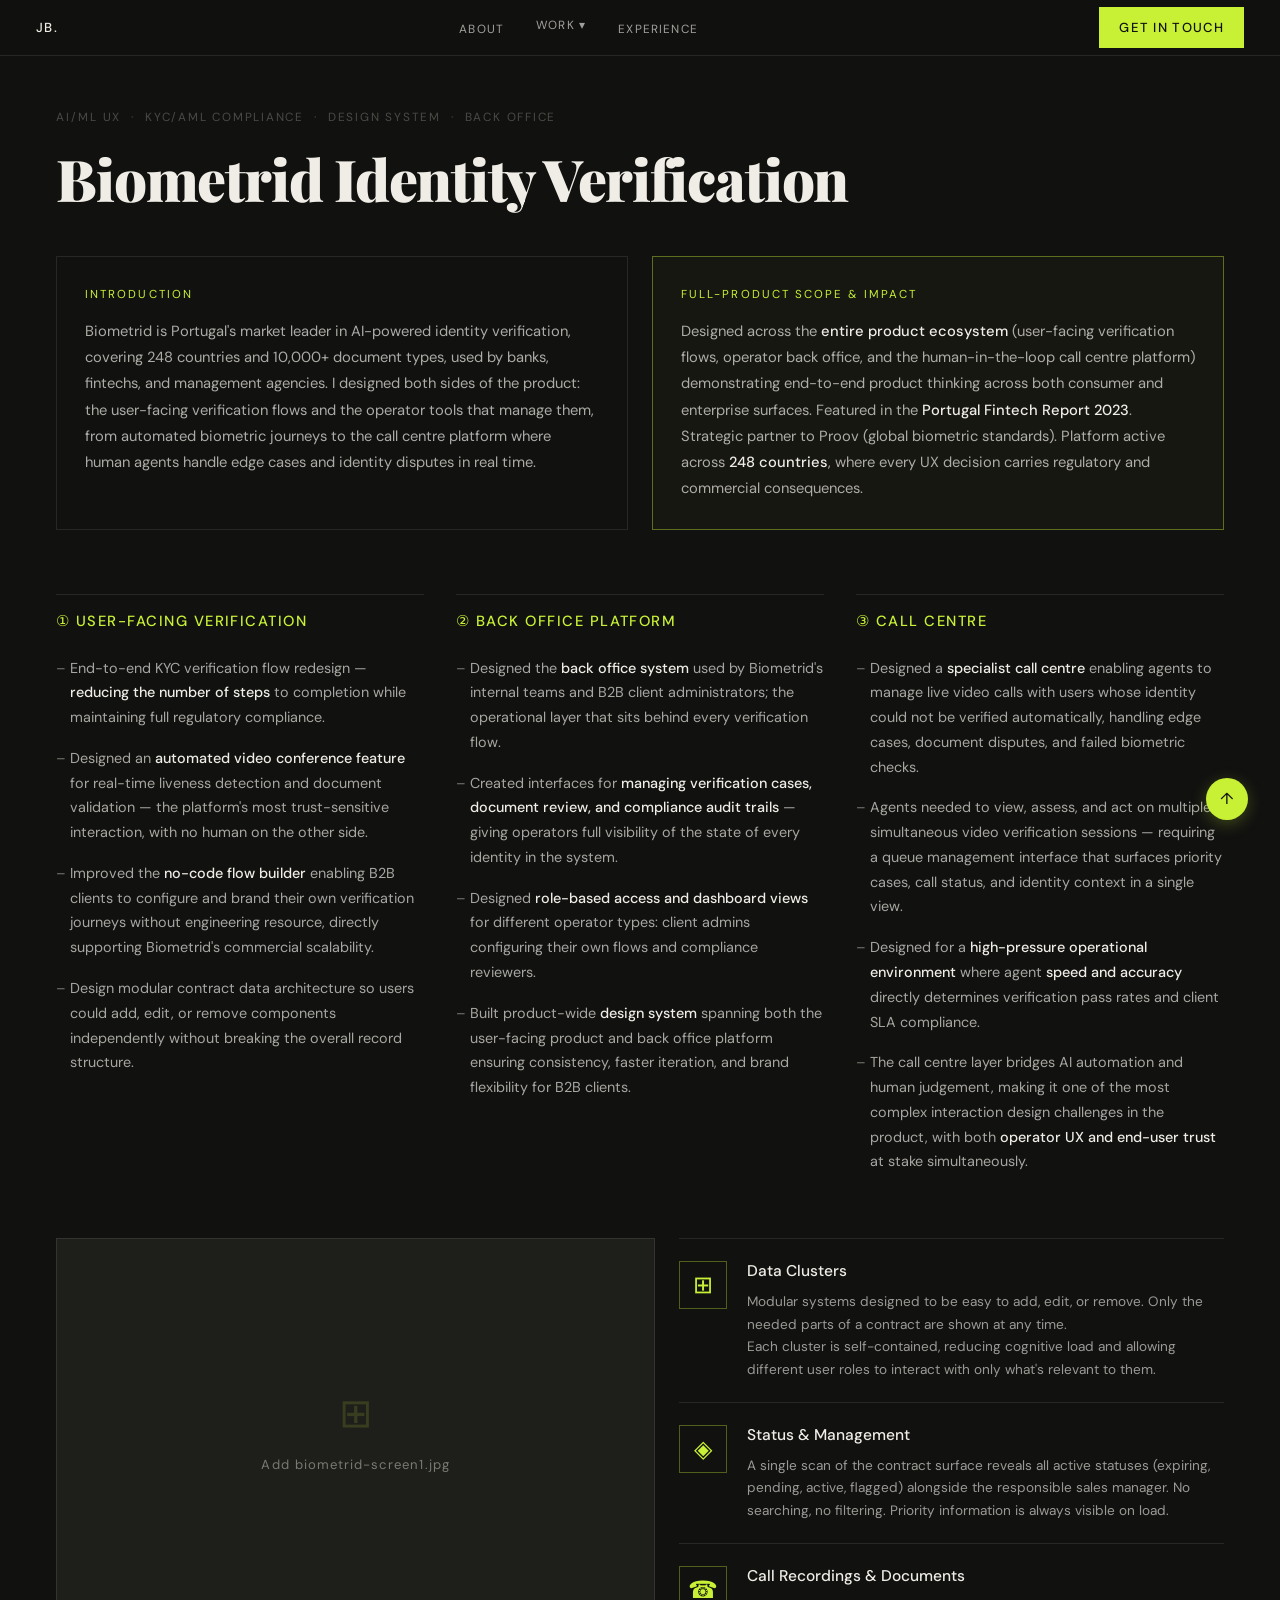
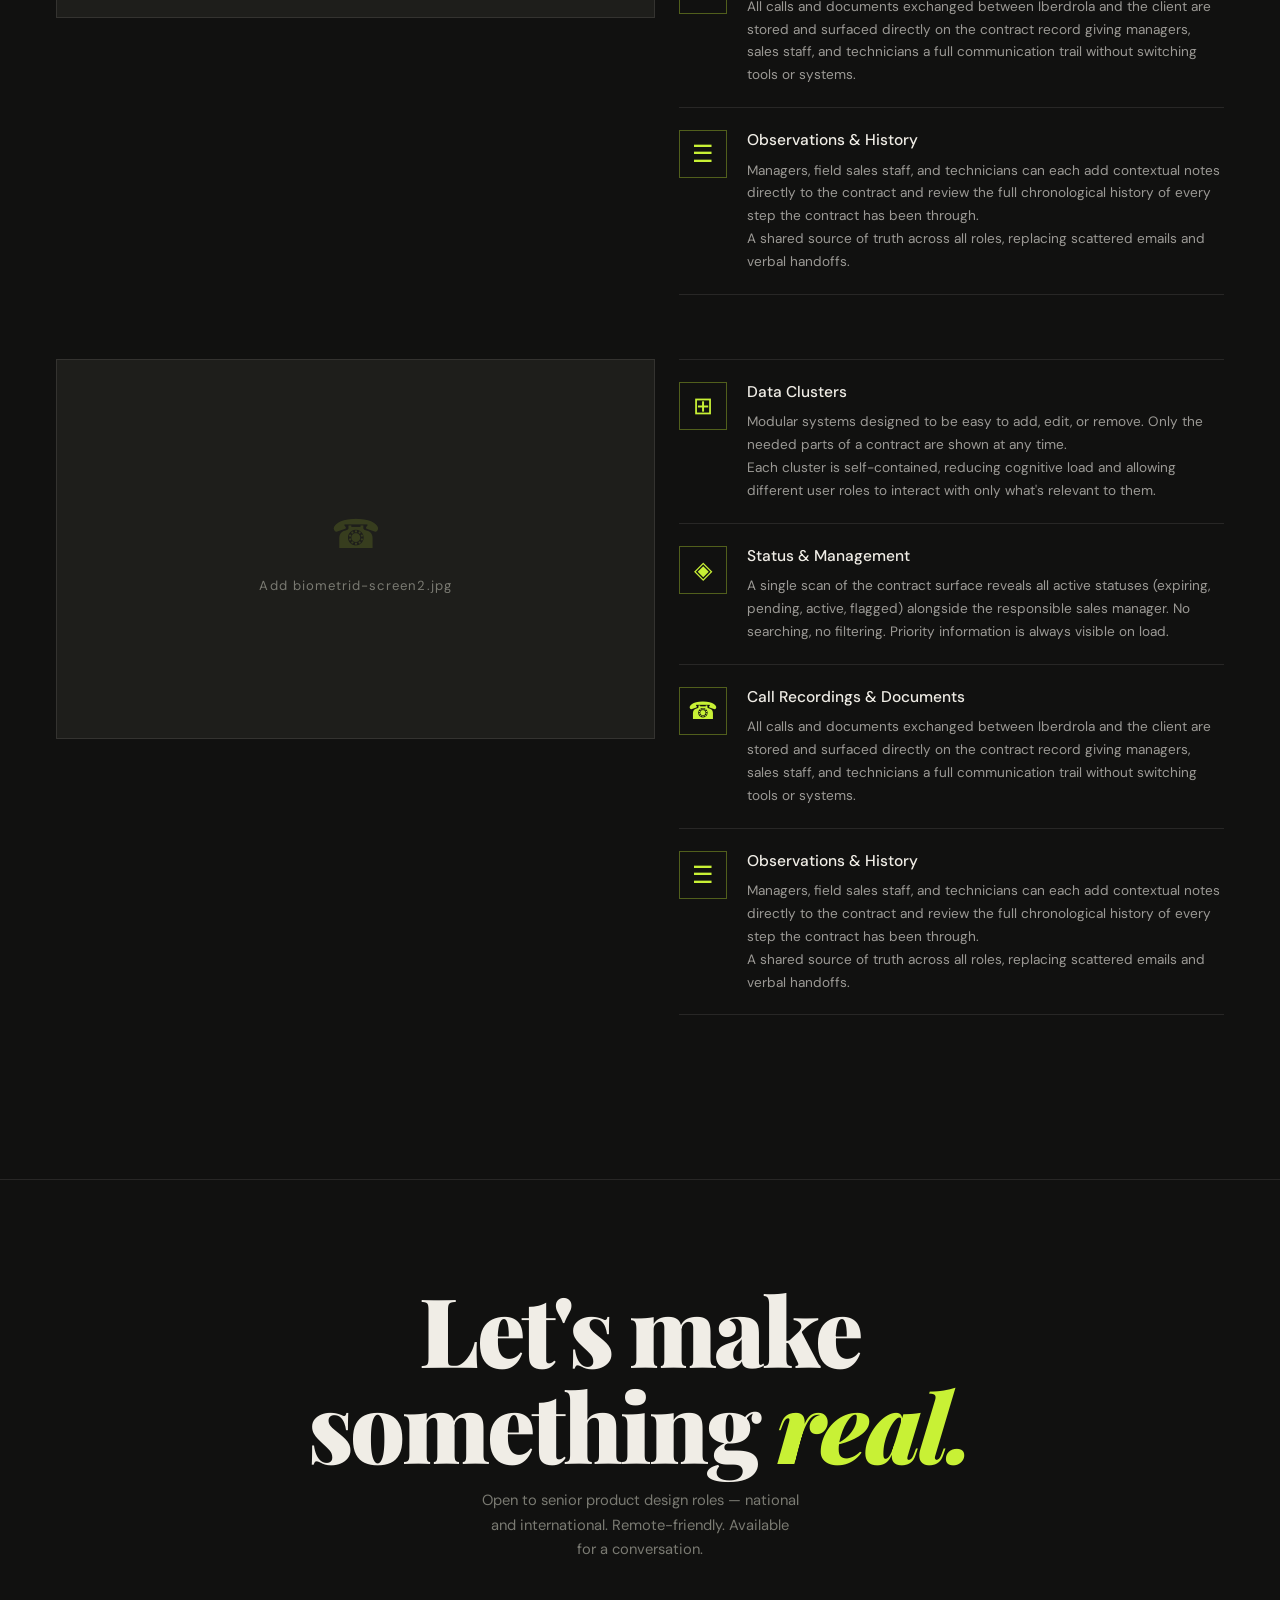
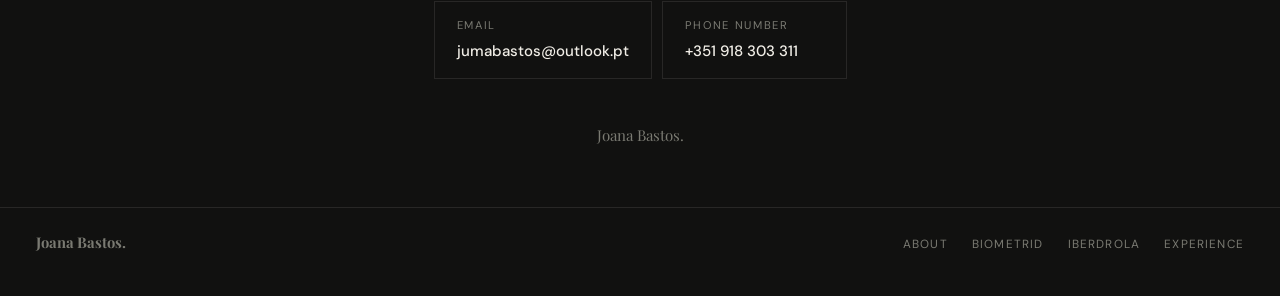
==== biometrid.html @ 1772fb8b "Add files via upload" ====
<!DOCTYPE html>
<html lang="en">
<head>
  <meta charset="UTF-8" />
  <meta name="viewport" content="width=device-width, initial-scale=1.0" />
  <title>Biometrid — Joana Bastos</title>
  <link rel="preconnect" href="https://fonts.googleapis.com" />
  <link rel="preconnect" href="https://fonts.gstatic.com" crossorigin />
  <link href="https://fonts.googleapis.com/css2?family=Playfair+Display:ital,wght@0,700;0,900;1,700;1,900&family=DM+Sans:opsz,wght@9..40,300;9..40,400;9..40,500&display=swap" rel="stylesheet" />
  <link rel="stylesheet" href="style.css" />
  <style>
    /* PAGE HEADER */
    .page-header { padding: 108px 36px 48px; max-width: 1240px; margin: 0 auto; }
    .breadcrumb {
      display: flex; align-items: center; gap: 10px; flex-wrap: wrap;
      font-size: 0.74rem; letter-spacing: 0.15em; text-transform: uppercase;
      color: var(--muted); margin-bottom: 20px;
    }
    .breadcrumb span { opacity: 0.55; }
    .page-title {
      font-family: var(--serif);
      font-size: clamp(2.4rem, 4.5vw, 4.2rem);
      font-weight: 900; letter-spacing: -0.02em; line-height: 1.05;
    }

    /* CONTENT WRAPPER */
    .content { max-width: 1240px; margin: 0 auto; padding: 0 36px 100px; }

    /* Intro row */
    .intro-row { display: grid; grid-template-columns: 1fr 1fr; gap: 24px; margin-bottom: 64px; }
    .intro-box { padding: 28px; border: 1px solid var(--border); }
    .intro-box.highlight { border-color: rgba(200,241,53,0.4); background: rgba(200,241,53,0.025); }
    .box-label { font-size: 0.72rem; letter-spacing: 0.18em; text-transform: uppercase; color: var(--lime); margin-bottom: 14px; }
    .box-text { font-size: 0.92rem; color: rgba(240,237,230,0.70); line-height: 1.78; }
    .box-text strong { color: var(--white); font-weight: 500; }

    /* 3-col scope */
    .scope-row { display: grid; grid-template-columns: repeat(3, 1fr); gap: 32px; margin-bottom: 64px; }
    /* Bigger column titles (①②③) */
    .scope-col-label {
      font-size: 0.92rem; /* was 0.60rem — much bigger */
      font-weight: 500;
      letter-spacing: 0.1em; text-transform: uppercase;
      color: var(--lime); /* same lime as the rest of site */
      border-top: 1px solid var(--border);
      padding-top: 14px; margin-bottom: 22px;
    }
    .scope-bullets { list-style: none; display: flex; flex-direction: column; gap: 16px; }
    .scope-bullets li { font-size: 0.90rem; color: rgba(240,237,230,0.68); line-height: 1.72; padding-left: 14px; position: relative; }
    .scope-bullets li::before { content: '–'; position: absolute; left: 0; color: var(--muted); }
    .scope-bullets li strong { color: var(--white); font-weight: 500; }

    /* Split rows */
    .split-row { display: grid; grid-template-columns: 1.1fr 1fr; gap: 24px; margin-bottom: 64px; align-items: start; }

    .screen-col {
      background: var(--bg-card); border: 1px solid var(--border);
      min-height: 380px; display: flex; align-items: center; justify-content: center; overflow: hidden;
    }
    .screen-col img { width: 100%; height: 100%; object-fit: cover; display: block; }
    .screen-placeholder { text-align: center; color: var(--muted); padding: 32px; }
    .screen-placeholder p { font-size: 0.82rem; letter-spacing: 0.08em; margin-top: 8px; }

    /* Feature items — icon double-sized, lime coloured */
    .features-col { display: flex; flex-direction: column; }
    .feature-item {
      padding: 20px 0; border-bottom: 1px solid var(--border);
      display: grid; grid-template-columns: 52px 1fr; gap: 16px; align-items: start;
    }
    .feature-item:first-child { border-top: 1px solid var(--border); }
    .feature-icon {
      width: 48px; height: 48px; /* ~double previous 26px */
      border: 1px solid rgba(200,241,53,0.35);
      display: flex; align-items: center; justify-content: center;
      font-size: 1.5rem; /* bigger icon glyph */
      color: var(--lime); /* lime coloured */
      flex-shrink: 0; margin-top: 2px;
    }
    .feature-title { font-size: 0.97rem; font-weight: 500; margin-bottom: 6px; }
    .feature-desc { font-size: 0.85rem; color: rgba(240,237,230,0.62); line-height: 1.68; }

    /* On mobile, remove border from intro boxes */
    @media (max-width: 768px) {
      .intro-box { border: none; padding: 0; }
      .intro-box.highlight { background: none; padding: 0; }
      .intro-row { gap: 32px; }
    }

    /* RESPONSIVE */
    @media (max-width: 900px) {
      .intro-row, .scope-row, .split-row { grid-template-columns: 1fr; }
    }
    @media (max-width: 768px) {
      .page-header { padding: 88px 20px 36px; }
      .content { padding: 0 20px 72px; }
    }

    .breadcrumb { animation: fadeUp 0.5s ease 0.05s both; }
    .page-title  { animation: fadeUp 0.5s ease 0.15s both; }
  </style>
</head>
<body>

<!-- NAV -->
<nav>
  <a href="index.html" class="nav-logo">JB.</a>
  <ul class="nav-center">
    <li><a href="index.html#about">About</a></li>
    <li class="nav-dropdown">
      <span>Work ▾</span>
      <div class="nav-dropdown-menu">
        <a href="biometrid.html" class="active">Biometrid</a>
        <a href="iberdrola.html">Iberdrola</a>
      </div>
    </li>
    <li><a href="index.html#experience">Experience</a></li>
  </ul>
  <a href="mailto:jumabastos@outlook.pt" class="btn-nav">Get in touch</a>
  <button class="hamburger" onclick="toggleNav()" aria-label="Menu">
    <span></span><span></span><span></span>
  </button>
</nav>

<!-- MOBILE NAV -->
<div class="mobile-nav" id="mobileNav">
  <div class="mobile-nav-item">
    <a href="index.html#about">About</a>
  </div>
  <div class="mobile-nav-item">
    <div class="mobile-work-label" onclick="toggleWork()">
      <span style="font-family:var(--serif);font-size:1.9rem;font-weight:700;color:var(--white);padding:14px 0;display:block;">Work</span>
      <span class="mobile-work-arrow" id="workArrow">▾</span>
    </div>
    <div class="mobile-subnav" id="workSubnav">
      <a href="biometrid.html" style="color:var(--lime)">Biometrid</a>
      <a href="iberdrola.html">Iberdrola</a>
    </div>
  </div>
  <div class="mobile-nav-item">
    <a href="index.html#experience">Experience</a>
  </div>
  <a href="mailto:jumabastos@outlook.pt" class="mobile-cta">Get in touch</a>
</div>

<a href="#" class="fab" title="Back to top">↑</a>

<!-- PAGE HEADER -->
<div class="page-header">
  <div class="breadcrumb">
    <span>AI/ML UX</span><span>·</span>
    <span>KYC/AML Compliance</span><span>·</span>
    <span>Design System</span><span>·</span>
    <span>Back Office</span>
  </div>
  <h1 class="page-title">Biometrid Identity Verification</h1>
</div>

<!-- CONTENT -->
<div class="content">

  <!-- Intro + Impact -->
  <div class="intro-row">
    <div class="intro-box">
      <div class="box-label">Introduction</div>
      <p class="box-text">Biometrid is Portugal's market leader in AI-powered identity verification, covering 248 countries and 10,000+ document types, used by banks, fintechs, and management agencies. I designed both sides of the product: the user-facing verification flows and the operator tools that manage them, from automated biometric journeys to the call centre platform where human agents handle edge cases and identity disputes in real time.</p>
    </div>
    <div class="intro-box highlight">
      <div class="box-label">Full-Product Scope &amp; Impact</div>
      <p class="box-text">Designed across the <strong>entire product ecosystem</strong> (user-facing verification flows, operator back office, and the human-in-the-loop call centre platform) demonstrating end-to-end product thinking across both consumer and enterprise surfaces. Featured in the <strong>Portugal Fintech Report 2023</strong>. Strategic partner to Proov (global biometric standards). Platform active across <strong>248 countries</strong>, where every UX decision carries regulatory and commercial consequences.</p>
    </div>
  </div>

  <!-- 3-col scope -->
  <div class="scope-row">
    <div>
      <div class="scope-col-label">① User-Facing Verification</div>
      <ul class="scope-bullets">
        <li>End-to-end KYC verification flow redesign — <strong>reducing the number of steps</strong> to completion while maintaining full regulatory compliance.</li>
        <li>Designed an <strong>automated video conference feature</strong> for real-time liveness detection and document validation — the platform's most trust-sensitive interaction, with no human on the other side.</li>
        <li>Improved the <strong>no-code flow builder</strong> enabling B2B clients to configure and brand their own verification journeys without engineering resource, directly supporting Biometrid's commercial scalability.</li>
        <li>Design modular contract data architecture so users could add, edit, or remove components independently without breaking the overall record structure.</li>
      </ul>
    </div>
    <div>
      <div class="scope-col-label">② Back Office Platform</div>
      <ul class="scope-bullets">
        <li>Designed the <strong>back office system</strong> used by Biometrid's internal teams and B2B client administrators; the operational layer that sits behind every verification flow.</li>
        <li>Created interfaces for <strong>managing verification cases, document review, and compliance audit trails</strong> — giving operators full visibility of the state of every identity in the system.</li>
        <li>Designed <strong>role-based access and dashboard views</strong> for different operator types: client admins configuring their own flows and compliance reviewers.</li>
        <li>Built product-wide <strong>design system</strong> spanning both the user-facing product and back office platform ensuring consistency, faster iteration, and brand flexibility for B2B clients.</li>
      </ul>
    </div>
    <div>
      <div class="scope-col-label">③ Call Centre</div>
      <ul class="scope-bullets">
        <li>Designed a <strong>specialist call centre</strong> enabling agents to manage live video calls with users whose identity could not be verified automatically, handling edge cases, document disputes, and failed biometric checks.</li>
        <li>Agents needed to view, assess, and act on multiple simultaneous video verification sessions — requiring a queue management interface that surfaces priority cases, call status, and identity context in a single view.</li>
        <li>Designed for a <strong>high-pressure operational environment</strong> where agent <strong>speed and accuracy</strong> directly determines verification pass rates and client SLA compliance.</li>
        <li>The call centre layer bridges AI automation and human judgement, making it one of the most complex interaction design challenges in the product, with both <strong>operator UX and end-user trust</strong> at stake simultaneously.</li>
      </ul>
    </div>
  </div>

  <!-- Screen 1 + features -->
  <div class="split-row">
    <div class="screen-col">
      <!-- Replace with: <img src="biometrid-screen1.jpg" alt="Biometrid back office dashboard"> -->
      <div class="screen-placeholder">
        <div style="font-size:2.5rem;opacity:0.15;color:var(--lime)">⊞</div>
        <p>Add biometrid-screen1.jpg</p>
      </div>
    </div>
    <div class="features-col">
      <div class="feature-item">
        <div class="feature-icon">⊞</div>
        <div>
          <div class="feature-title">Data Clusters</div>
          <div class="feature-desc">Modular systems designed to be easy to add, edit, or remove. Only the needed parts of a contract are shown at any time.<br/>Each cluster is self-contained, reducing cognitive load and allowing different user roles to interact with only what's relevant to them.</div>
        </div>
      </div>
      <div class="feature-item">
        <div class="feature-icon">◈</div>
        <div>
          <div class="feature-title">Status &amp; Management</div>
          <div class="feature-desc">A single scan of the contract surface reveals all active statuses (expiring, pending, active, flagged) alongside the responsible sales manager. No searching, no filtering. Priority information is always visible on load.</div>
        </div>
      </div>
      <div class="feature-item">
        <div class="feature-icon">☎</div>
        <div>
          <div class="feature-title">Call Recordings &amp; Documents</div>
          <div class="feature-desc">All calls and documents exchanged between Iberdrola and the client are stored and surfaced directly on the contract record giving managers, sales staff, and technicians a full communication trail without switching tools or systems.</div>
        </div>
      </div>
      <div class="feature-item">
        <div class="feature-icon">☰</div>
        <div>
          <div class="feature-title">Observations &amp; History</div>
          <div class="feature-desc">Managers, field sales staff, and technicians can each add contextual notes directly to the contract and review the full chronological history of every step the contract has been through.<br/>A shared source of truth across all roles, replacing scattered emails and verbal handoffs.</div>
        </div>
      </div>
    </div>
  </div>

  <!-- Screen 2 + features (second block as per design) -->
  <div class="split-row">
    <div class="screen-col">
      <!-- Replace with: <img src="biometrid-screen2.jpg" alt="Biometrid call centre"> -->
      <div class="screen-placeholder">
        <div style="font-size:2.5rem;opacity:0.15;color:var(--lime)">☎</div>
        <p>Add biometrid-screen2.jpg</p>
      </div>
    </div>
    <div class="features-col">
      <div class="feature-item">
        <div class="feature-icon">⊞</div>
        <div>
          <div class="feature-title">Data Clusters</div>
          <div class="feature-desc">Modular systems designed to be easy to add, edit, or remove. Only the needed parts of a contract are shown at any time.<br/>Each cluster is self-contained, reducing cognitive load and allowing different user roles to interact with only what's relevant to them.</div>
        </div>
      </div>
      <div class="feature-item">
        <div class="feature-icon">◈</div>
        <div>
          <div class="feature-title">Status &amp; Management</div>
          <div class="feature-desc">A single scan of the contract surface reveals all active statuses (expiring, pending, active, flagged) alongside the responsible sales manager. No searching, no filtering. Priority information is always visible on load.</div>
        </div>
      </div>
      <div class="feature-item">
        <div class="feature-icon">☎</div>
        <div>
          <div class="feature-title">Call Recordings &amp; Documents</div>
          <div class="feature-desc">All calls and documents exchanged between Iberdrola and the client are stored and surfaced directly on the contract record giving managers, sales staff, and technicians a full communication trail without switching tools or systems.</div>
        </div>
      </div>
      <div class="feature-item">
        <div class="feature-icon">☰</div>
        <div>
          <div class="feature-title">Observations &amp; History</div>
          <div class="feature-desc">Managers, field sales staff, and technicians can each add contextual notes directly to the contract and review the full chronological history of every step the contract has been through.<br/>A shared source of truth across all roles, replacing scattered emails and verbal handoffs.</div>
        </div>
      </div>
    </div>
  </div>

</div><!-- /content -->

<!-- CTA -->
<div class="cta-wrap">
  <h2 class="cta-headline">Let's make<br/>something <em>real.</em></h2>
  <p class="cta-sub">Open to senior product design roles — national and international. Remote-friendly. Available for a conversation.</p>
  <div class="cta-btns">
    <a href="mailto:jumabastos@outlook.pt" class="cta-btn">
      <span class="cta-btn-label">Email</span>
      <span class="cta-btn-val">jumabastos@outlook.pt</span>
    </a>
    <a href="tel:+351918303311" class="cta-btn">
      <span class="cta-btn-label">Phone Number</span>
      <span class="cta-btn-val">+351 918 303 311</span>
    </a>
  </div>
  <p class="cta-sig">Joana Bastos.</p>
</div>

<footer>
  <span class="footer-name">Joana Bastos.</span>
  <ul class="footer-links">
    <li><a href="index.html#about">About</a></li>
    <li><a href="biometrid.html">Biometrid</a></li>
    <li><a href="iberdrola.html">Iberdrola</a></li>
    <li><a href="index.html#experience">Experience</a></li>
  </ul>
</footer>

<script>
  function toggleNav() { document.getElementById('mobileNav').classList.toggle('open'); }
  function toggleWork() {
    document.getElementById('workSubnav').classList.toggle('open');
    document.getElementById('workArrow').classList.toggle('open');
  }
</script>
</body>
</html>
---- style.css ----
/* ===== RESET & TOKENS ===== */
*, *::before, *::after { box-sizing: border-box; margin: 0; padding: 0; }
:root {
  --bg:      #111110;
  --bg-mid:  #191917;
  --bg-card: #1e1e1b;
  --lime:    #c8f135;
  --white:   #f0ede6;
  --muted:   #7a7a72;
  --border:  rgba(240,237,230,0.10);
  --serif:   'Playfair Display', Georgia, serif;
  --sans:    'DM Sans', sans-serif;
}
html { scroll-behavior: smooth; }
body {
  background: var(--bg); color: var(--white);
  font-family: var(--sans); font-size: 17px; /* +2px base */
  line-height: 1.65; overflow-x: hidden;
}

/* Good text selection contrast */
::selection { background: var(--lime); color: #111; }

/* ===== NAV ===== */
nav {
  position: fixed; top: 0; left: 0; right: 0; z-index: 200;
  height: 56px; display: flex; align-items: center; justify-content: space-between;
  padding: 0 36px;
  background: rgba(17,17,16,0.93); backdrop-filter: blur(10px);
  border-bottom: 1px solid var(--border);
}
.nav-logo {
  font-family: var(--sans); font-weight: 500;
  font-size: 0.82rem; /* same size as btn-nav */
  letter-spacing: 0.1em; text-transform: uppercase;
  color: var(--white); text-decoration: none;
  line-height: 1;
}
.nav-center { display: flex; align-items: center; gap: 32px; list-style: none; }
.nav-center a {
  color: var(--white); text-decoration: none;
  font-size: 0.74rem; letter-spacing: 0.1em; text-transform: uppercase;
  opacity: 0.65; transition: opacity 0.2s;
}
.nav-center a:hover { opacity: 1; }

/* Work dropdown — stays open longer with padding bridge */
.nav-dropdown { position: relative; }
.nav-dropdown > span {
  color: var(--white); font-size: 0.74rem; letter-spacing: 0.1em;
  text-transform: uppercase; opacity: 0.65; cursor: pointer;
  user-select: none; transition: opacity 0.2s; display: inline-block;
  padding-bottom: 10px; /* bridge gap so mouse can reach menu */
}
.nav-dropdown:hover > span { opacity: 1; }
.nav-dropdown-menu {
  display: none; position: absolute;
  top: calc(100% + 4px); /* tighter gap bridged by padding */
  left: 0;
  background: var(--bg-card); border: 1px solid var(--border);
  min-width: 160px; flex-direction: column;
  /* keep visible long enough to click */
  transition: opacity 0.15s;
}
.nav-dropdown:hover .nav-dropdown-menu { display: flex; }
.nav-dropdown-menu a {
  display: block; padding: 13px 20px;
  font-size: 0.74rem; letter-spacing: 0.08em; text-transform: uppercase;
  color: var(--white); text-decoration: none; opacity: 0.65;
  border-bottom: 1px solid var(--border); transition: opacity 0.2s;
}
.nav-dropdown-menu a:last-child { border-bottom: none; }
.nav-dropdown-menu a:hover, .nav-dropdown-menu a.active { opacity: 1; color: var(--lime); }

.btn-nav {
  background: var(--lime); color: #111;
  font-family: var(--sans); font-size: 0.82rem; font-weight: 500;
  letter-spacing: 0.1em; text-transform: uppercase;
  padding: 10px 20px; text-decoration: none; transition: opacity 0.2s;
  white-space: nowrap;
}
.btn-nav:hover { opacity: 0.85; }

/* Hamburger */
.hamburger {
  display: none; flex-direction: column; gap: 5px;
  background: none; border: none; cursor: pointer; padding: 4px;
}
.hamburger span { display: block; width: 22px; height: 1.5px; background: var(--white); }

/* Mobile nav overlay */
.mobile-nav {
  display: none; position: fixed;
  top: 56px; left: 0; right: 0; bottom: 0;
  background: var(--bg); z-index: 199;
  flex-direction: column; padding: 40px 32px; overflow-y: auto;
}
.mobile-nav.open { display: flex; }

/* Top-level items in mobile nav */
.mobile-nav-item { border-bottom: 1px solid var(--border); }
.mobile-nav-item > a,
.mobile-nav-item > span {
  display: block;
  font-family: var(--serif); font-size: 1.9rem; font-weight: 700;
  color: var(--white); text-decoration: none;
  padding: 14px 0;
  transition: color 0.2s; cursor: pointer;
}
.mobile-nav-item > a:hover,
.mobile-nav-item > span:hover { color: var(--lime); }

/* Work sub-items in mobile nav */
.mobile-subnav { display: none; flex-direction: column; padding: 0 0 12px 20px; gap: 2px; }
.mobile-subnav.open { display: flex; }
.mobile-subnav a {
  font-family: var(--sans); font-size: 1rem; font-weight: 400;
  color: var(--muted); text-decoration: none;
  padding: 8px 0; letter-spacing: 0.04em;
  transition: color 0.2s;
}
.mobile-subnav a:hover { color: var(--lime); }
.mobile-work-label {
  display: flex; align-items: center; justify-content: space-between;
}
.mobile-work-arrow { font-size: 0.8rem; transition: transform 0.2s; }
.mobile-work-arrow.open { transform: rotate(180deg); }

/* Mobile CTA — must look exactly like desktop */
.mobile-cta {
  display: block; margin-top: 28px;
  background: var(--lime); color: #111 !important;
  font-family: var(--sans) !important; font-size: 0.82rem !important;
  font-weight: 500; letter-spacing: 0.1em; text-transform: uppercase;
  padding: 14px 20px; text-align: center; text-decoration: none;
  border-bottom: none !important;
}
.mobile-cta:hover { opacity: 0.85; color: #111 !important; }

/* ===== SHARED SECTION UTILITIES ===== */
.sec-num {
  font-size: 0.74rem; letter-spacing: 0.15em; text-transform: uppercase;
  color: var(--muted); margin-bottom: 4px;
}
.sec-title {
  font-family: var(--serif); font-size: clamp(2rem, 3vw, 2.8rem);
  font-weight: 700; letter-spacing: -0.02em; margin-bottom: 32px;
}

/* ===== CTA BLOCK (shared) ===== */
.cta-wrap {
  background: var(--bg); border-top: 1px solid var(--border);
  padding: 100px 36px 60px; text-align: center;
}
.cta-headline {
  font-family: var(--serif);
  font-size: clamp(3rem, 7.5vw, 7rem);
  font-weight: 900; line-height: 1.0; letter-spacing: -0.03em;
  margin-bottom: 16px;
}
.cta-headline em { font-style: italic; color: var(--lime); }
.cta-sub { font-size: 0.92rem; color: var(--muted); max-width: 320px; margin: 0 auto 40px; }
.cta-btns { display: flex; justify-content: center; gap: 10px; flex-wrap: wrap; }
.cta-btn {
  display: flex; flex-direction: column; align-items: flex-start;
  padding: 14px 22px; border: 1px solid var(--border);
  text-decoration: none; color: var(--white);
  min-width: 185px; transition: border-color 0.2s;
}
.cta-btn:hover { border-color: var(--lime); }
.cta-btn-label { font-size: 0.70rem; letter-spacing: 0.15em; text-transform: uppercase; color: var(--muted); margin-bottom: 4px; }
.cta-btn-val { font-size: 0.94rem; font-weight: 500; }
.cta-sig { margin-top: 44px; font-family: var(--serif); font-size: 0.94rem; color: var(--muted); }

/* ===== FOOTER ===== */
footer {
  border-top: 1px solid var(--border);
  padding: 20px 36px 40px; /* double bottom margin */
  display: flex; align-items: center; justify-content: space-between;
}
.footer-name { font-family: var(--serif); font-size: 0.92rem; font-weight: 700; color: var(--muted); }
.footer-links { display: flex; gap: 24px; list-style: none; }
.footer-links a {
  font-size: 0.74rem; letter-spacing: 0.1em; text-transform: uppercase;
  color: var(--muted); text-decoration: none; transition: color 0.2s;
}
.footer-links a:hover { color: var(--white); }

/* ===== FAB (scroll to top) ===== */
.fab {
  position: fixed; bottom: 80px; right: 32px; /* raised above footer */
  width: 42px; height: 42px;
  background: var(--lime); color: #111;
  display: flex; align-items: center; justify-content: center;
  font-size: 1rem; text-decoration: none; border-radius: 50%;
  box-shadow: 0 4px 16px rgba(200,241,53,0.25);
  z-index: 150; transition: opacity 0.2s;
}
.fab:hover { opacity: 0.85; }

/* ===== RESPONSIVE ===== */
@media (max-width: 768px) {
  nav { padding: 0 20px; }
  .nav-center, .btn-nav { display: none; }
  .hamburger { display: flex; }

  .cta-wrap { padding: 72px 20px 48px; }
  .cta-btns { flex-direction: column; align-items: center; }
  .cta-btn { width: 100%; max-width: 300px; }

  footer { flex-direction: column; gap: 16px; text-align: center; padding: 20px 20px 40px; }
  .footer-links { flex-wrap: wrap; justify-content: center; }
}

/* ===== ANIMATIONS ===== */
@keyframes fadeUp {
  from { opacity: 0; transform: translateY(22px); }
  to   { opacity: 1; transform: translateY(0); }
}
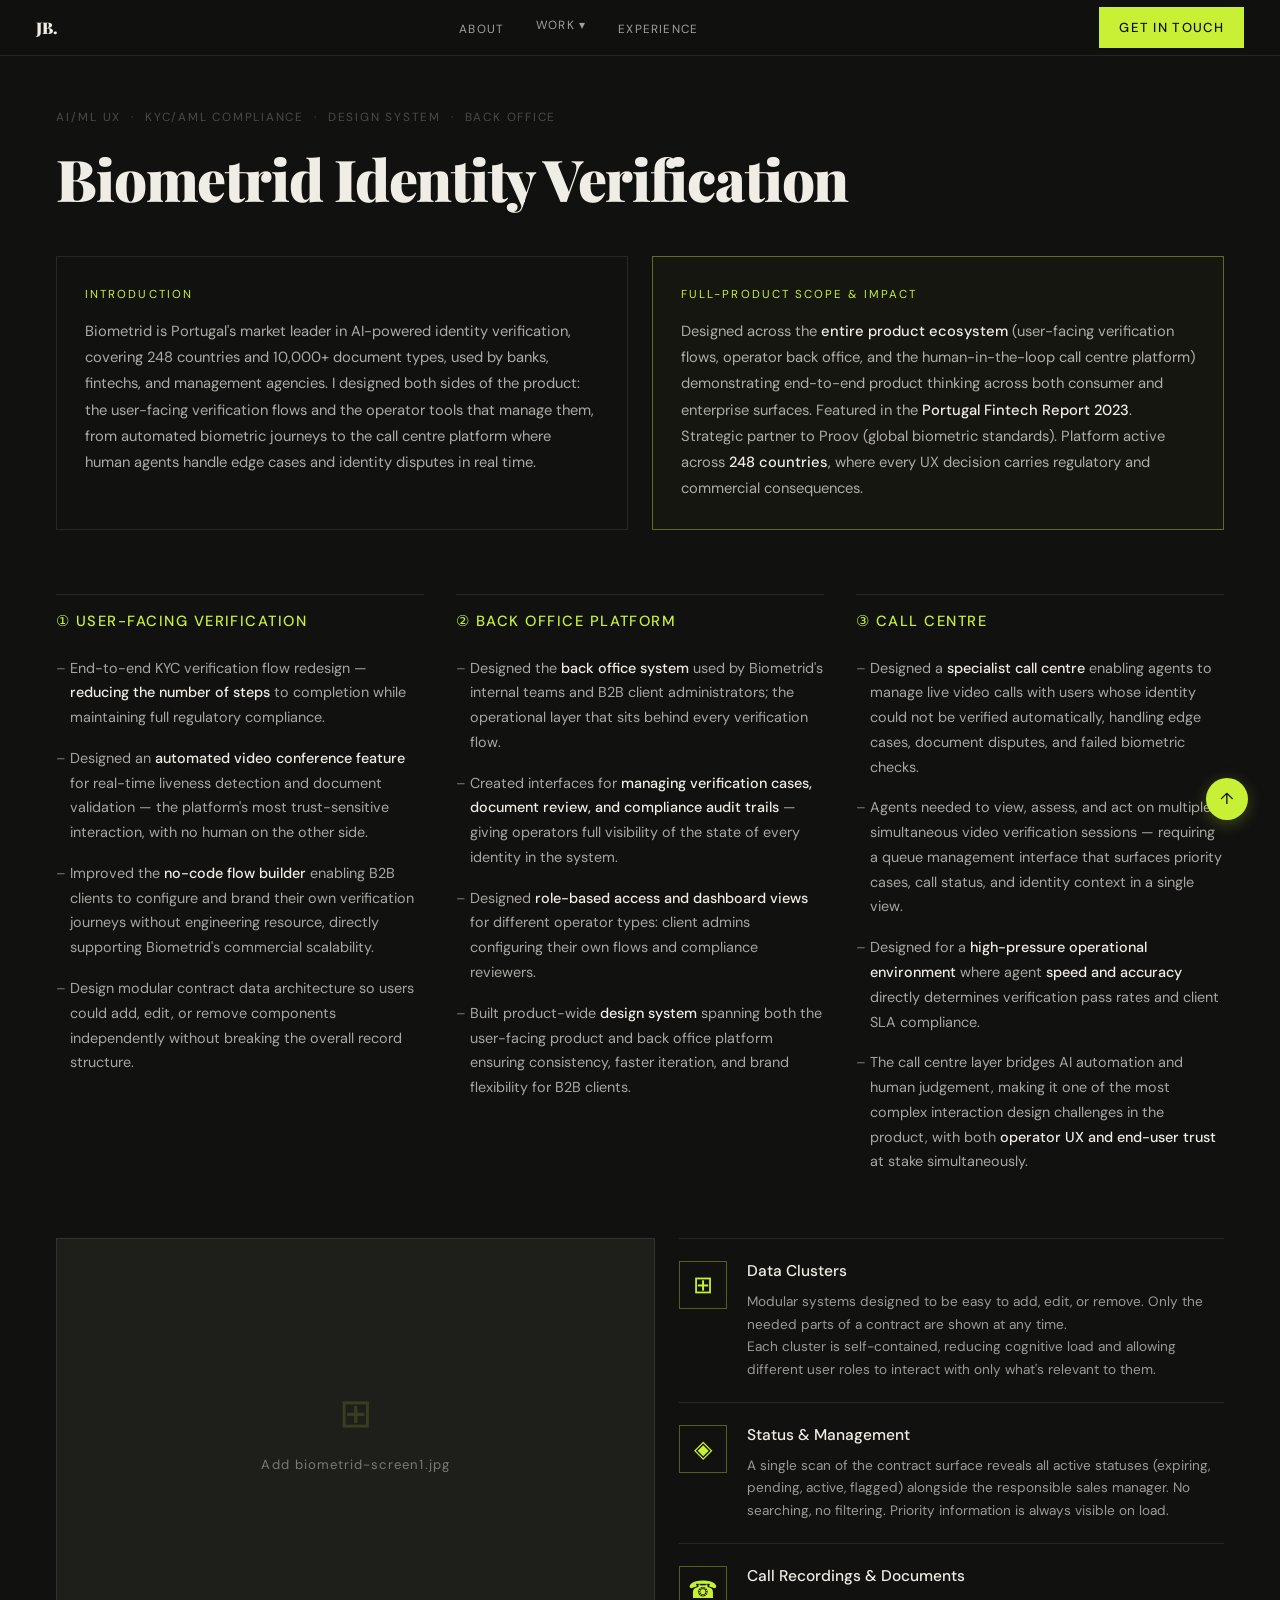
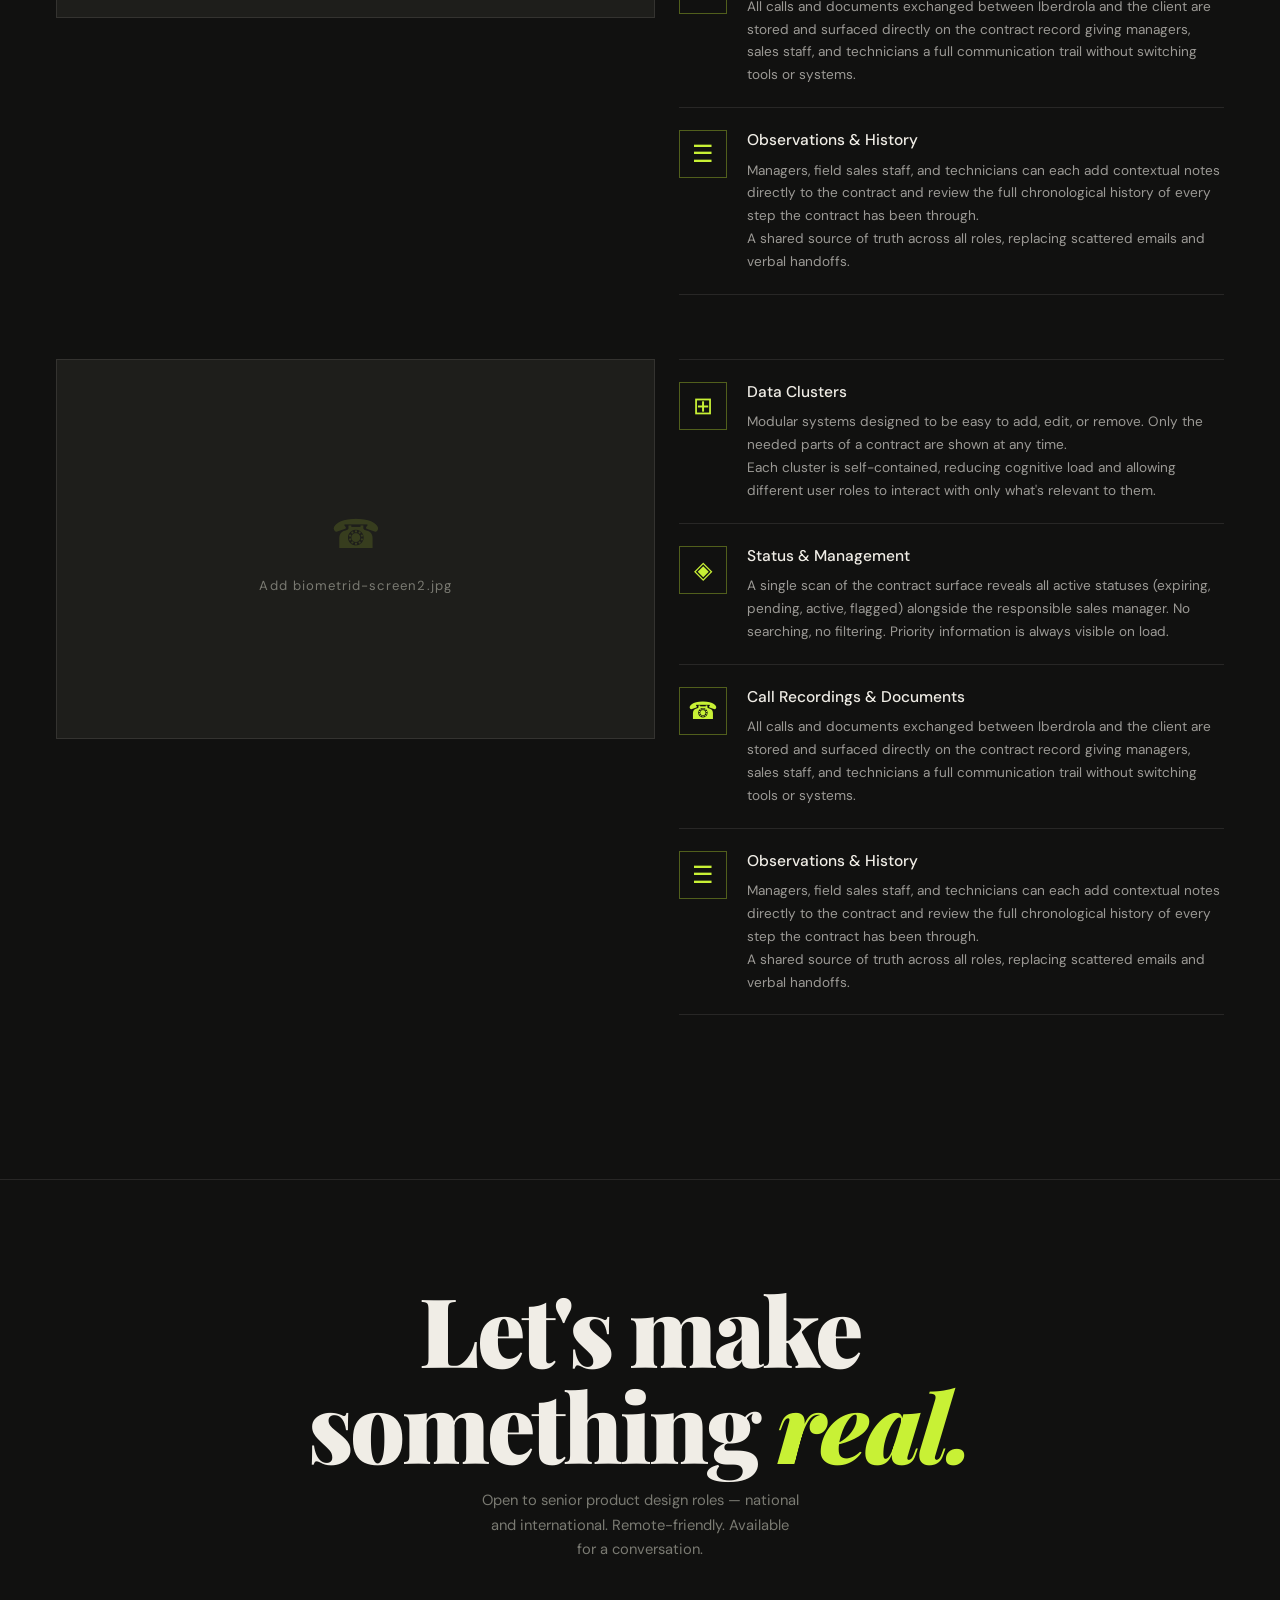
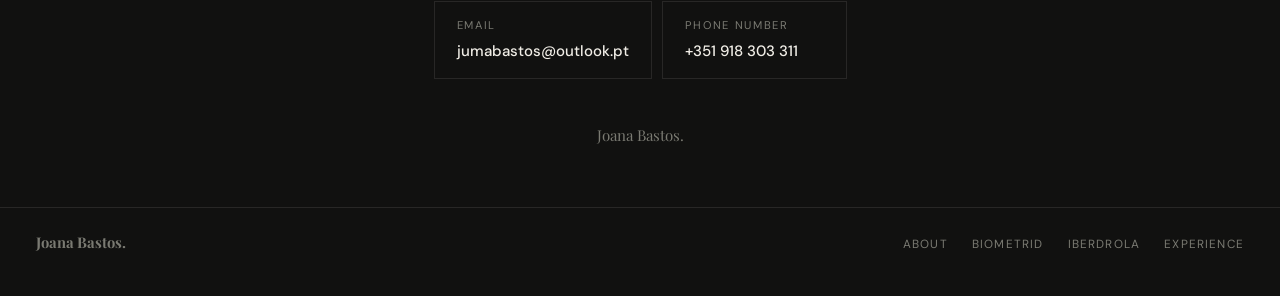
==== commit 53c08d9c: "Add files via upload" ====
--- a/biometrid.html
+++ b/biometrid.html
@@ -318,6 +318,43 @@
     document.getElementById('workSubnav').classList.toggle('open');
     document.getElementById('workArrow').classList.toggle('open');
   }
+
+  (function () {
+    const revealMap = [
+      { sel: '.intro-row .intro-box:first-child',  dir: 'left',  delay: 0   },
+      { sel: '.intro-row .intro-box:last-child',   dir: 'right', delay: 150 },
+      { sel: '.scope-row > div:nth-child(1)',       dir: 'up',    delay: 0   },
+      { sel: '.scope-row > div:nth-child(2)',       dir: 'up',    delay: 120 },
+      { sel: '.scope-row > div:nth-child(3)',       dir: 'up',    delay: 240 },
+      { sel: '.split-row:nth-of-type(1) .screen-col',   dir: 'left',  delay: 0   },
+      { sel: '.split-row:nth-of-type(1) .features-col', dir: 'right', delay: 100 },
+      { sel: '.split-row:nth-of-type(2) .screen-col',   dir: 'left',  delay: 0   },
+      { sel: '.split-row:nth-of-type(2) .features-col', dir: 'right', delay: 100 },
+      { sel: '.cta-headline', dir: 'up', delay: 0   },
+      { sel: '.cta-sub',      dir: 'up', delay: 100 },
+      { sel: '.cta-btns',     dir: 'up', delay: 200 },
+    ];
+    revealMap.forEach(({ sel, dir, delay }) => {
+      const el = document.querySelector(sel);
+      if (!el) return;
+      el.style.opacity = '0';
+      el.style.transform = dir === 'left'  ? 'translateX(-32px)'
+                         : dir === 'right' ? 'translateX(32px)'
+                         :                   'translateY(28px)';
+      el.style.transition = `opacity 0.7s ease ${delay}ms, transform 0.7s ease ${delay}ms`;
+      el._revealed = false;
+    });
+    const obs = new IntersectionObserver(entries => {
+      entries.forEach(e => {
+        if (e.isIntersecting && !e.target._revealed) {
+          e.target._revealed = true;
+          e.target.style.opacity = '1';
+          e.target.style.transform = 'translate(0,0)';
+        }
+      });
+    }, { threshold: 0.1 });
+    revealMap.forEach(({ sel }) => { const el = document.querySelector(sel); if (el) obs.observe(el); });
+  })();
 </script>
 </body>
 </html>
--- a/style.css
+++ b/style.css
@@ -30,9 +30,8 @@
   border-bottom: 1px solid var(--border);
 }
 .nav-logo {
-  font-family: var(--sans); font-weight: 500;
-  font-size: 0.82rem; /* same size as btn-nav */
-  letter-spacing: 0.1em; text-transform: uppercase;
+  font-family: var(--serif); font-weight: 900;
+  font-size: 1rem;
   color: var(--white); text-decoration: none;
   line-height: 1;
 }
@@ -217,3 +216,37 @@
   from { opacity: 0; transform: translateY(22px); }
   to   { opacity: 1; transform: translateY(0); }
 }
+
+/* ── Scroll-reveal system ──
+   Add [data-reveal] to any element.
+   Optional modifiers: data-reveal="up" (default) | "left" | "right"
+   Optional delay:     data-delay="100" (ms, multiples of 100)
+*/
+[data-reveal] {
+  opacity: 0;
+  transition: opacity 0.65s ease, transform 0.65s ease;
+}
+[data-reveal="up"],
+[data-reveal] {
+  transform: translateY(28px);
+}
+[data-reveal="left"]  { transform: translateX(-32px); }
+[data-reveal="right"] { transform: translateX(32px); }
+
+[data-reveal].revealed {
+  opacity: 1;
+  transform: translate(0, 0);
+}
+
+/* staggered delay helpers */
+[data-delay="100"] { transition-delay: 0.10s; }
+[data-delay="200"] { transition-delay: 0.20s; }
+[data-delay="300"] { transition-delay: 0.30s; }
+[data-delay="400"] { transition-delay: 0.40s; }
+[data-delay="500"] { transition-delay: 0.50s; }
+[data-delay="600"] { transition-delay: 0.60s; }
+
+/* Respect reduced motion */
+@media (prefers-reduced-motion: reduce) {
+  [data-reveal] { opacity: 1; transform: none; transition: none; }
+}
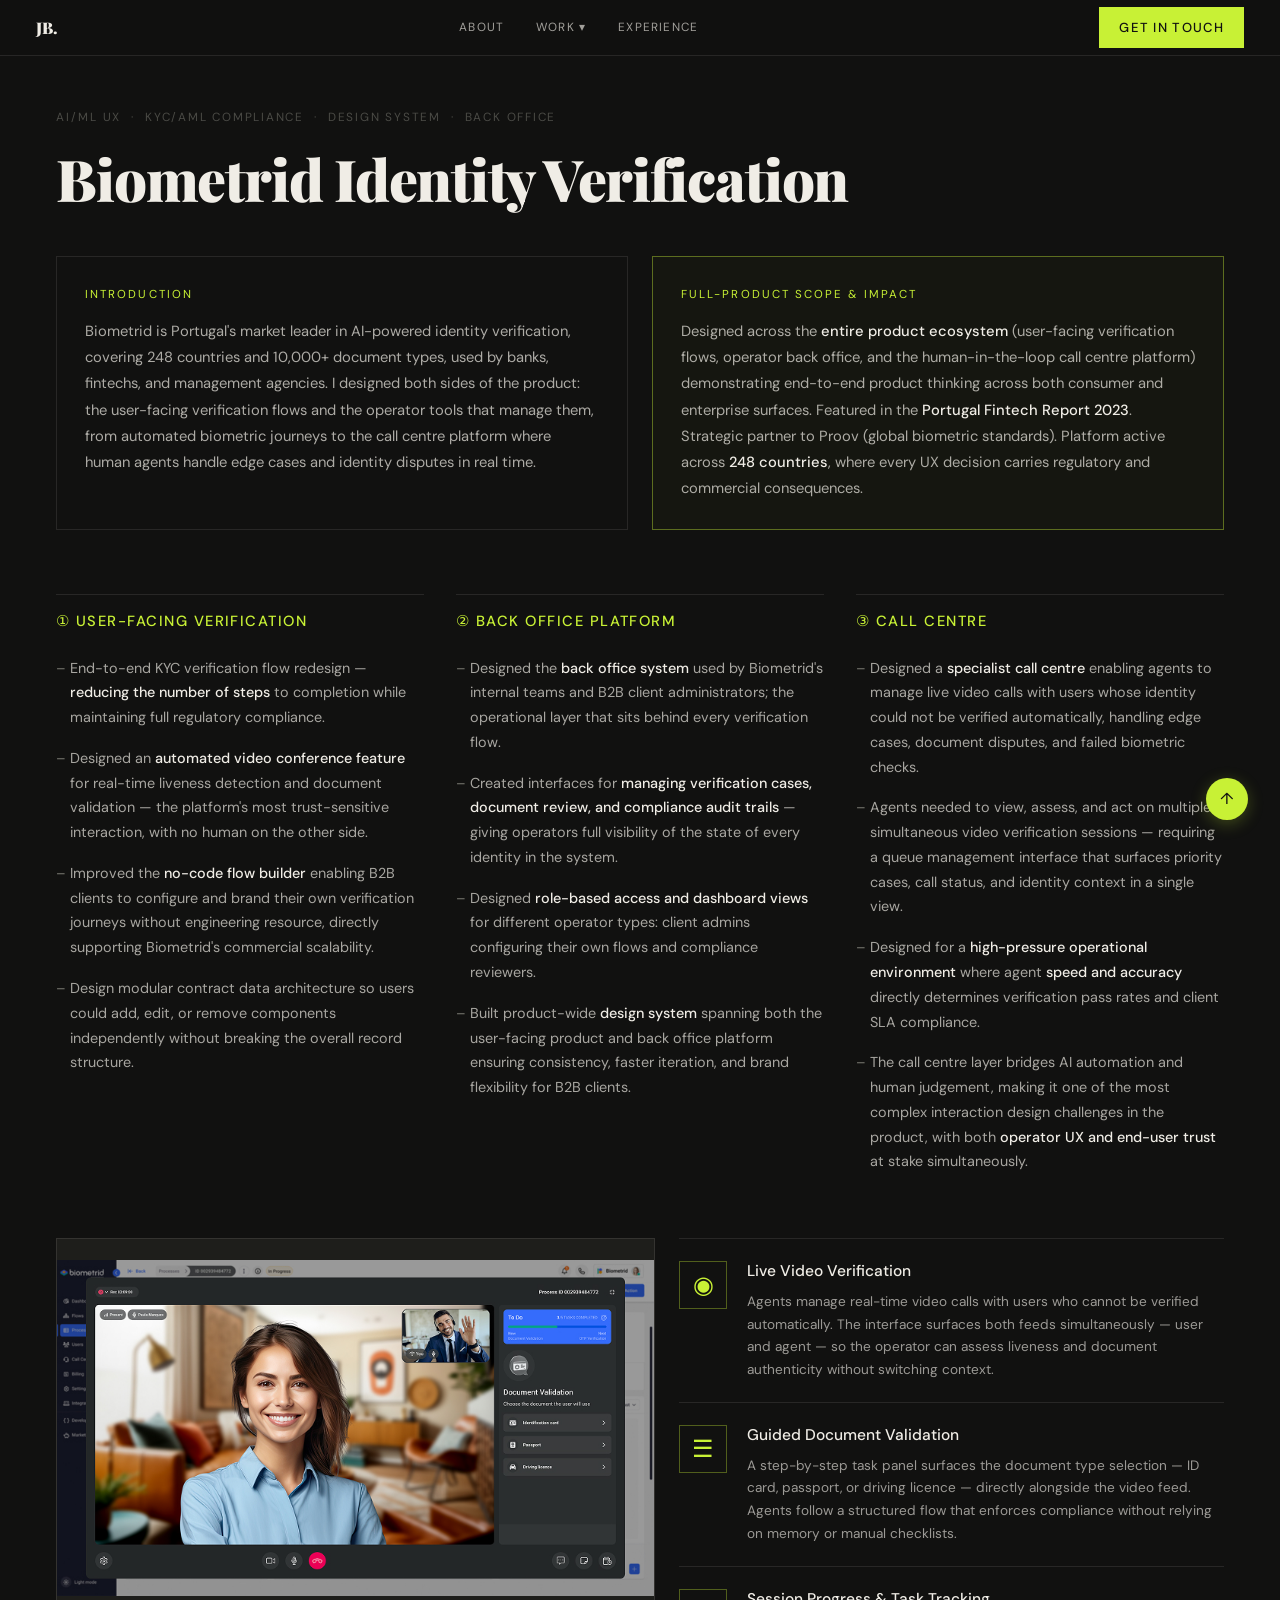
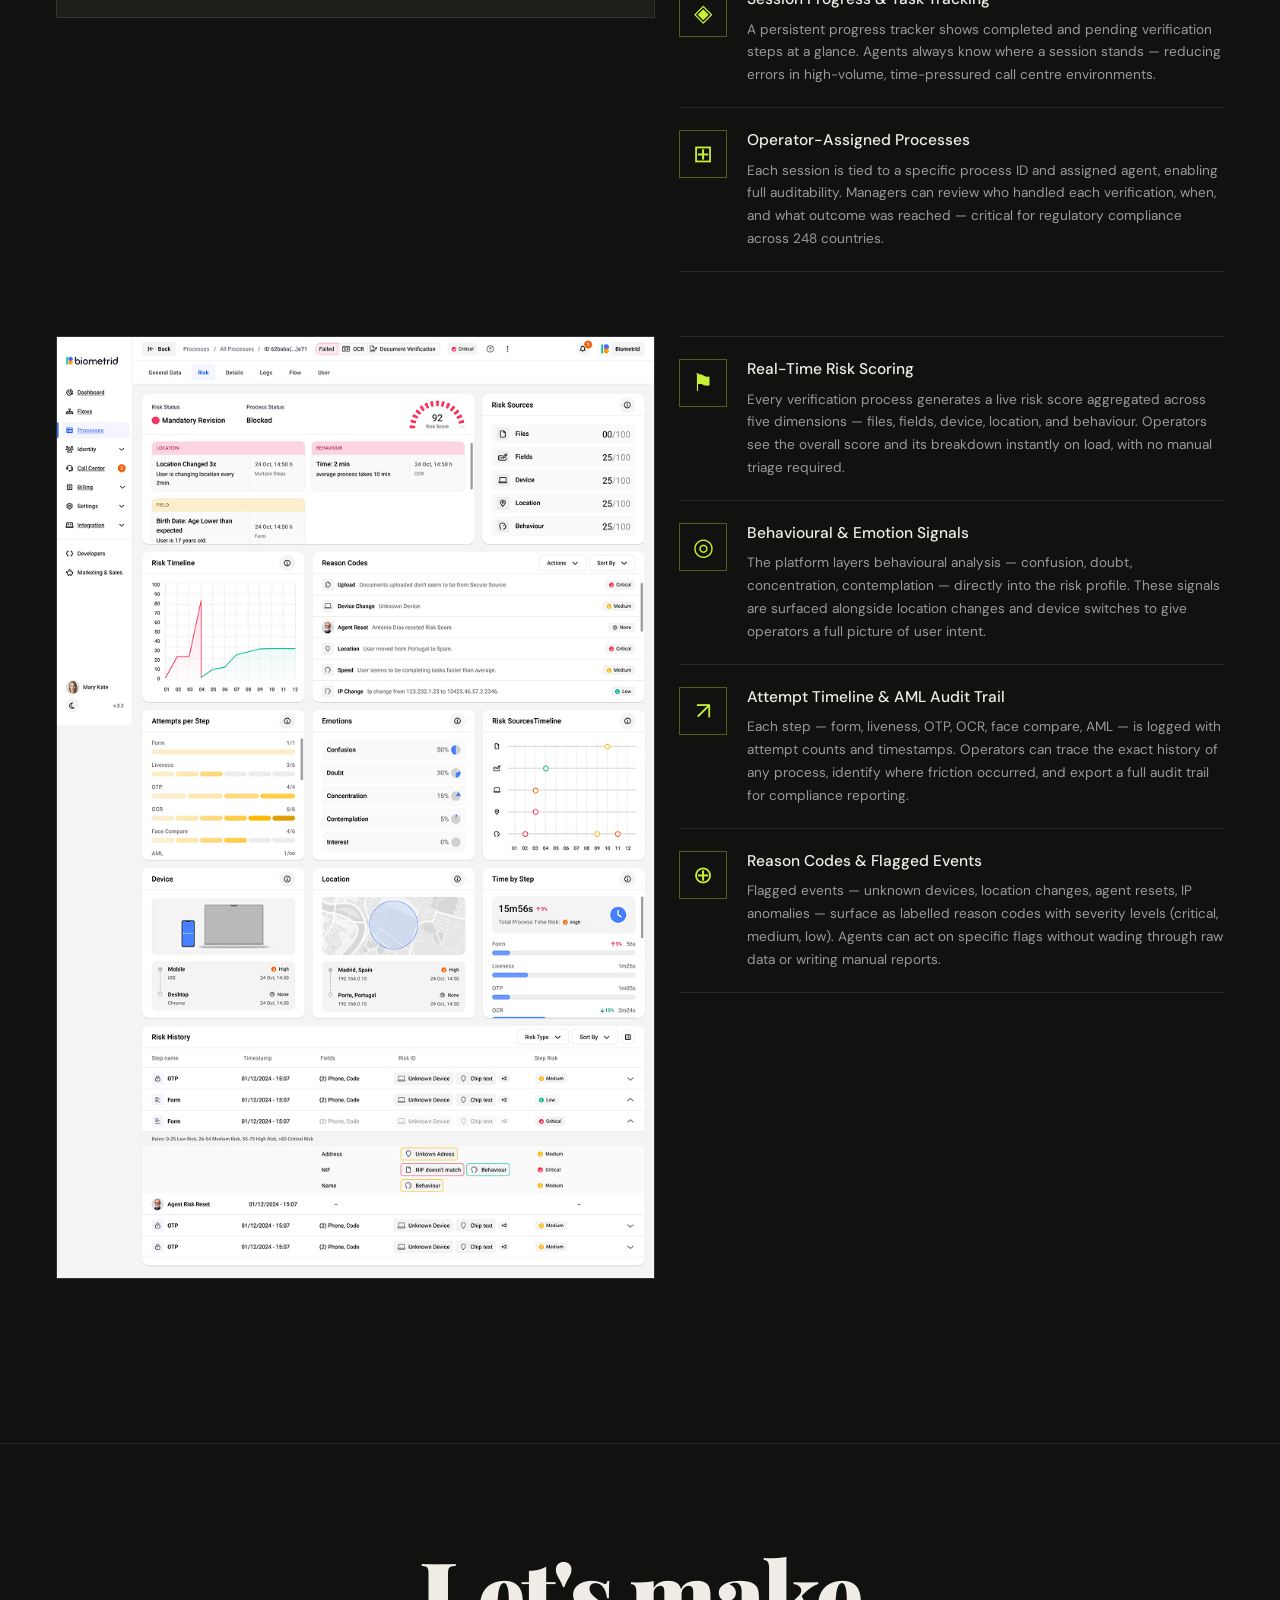
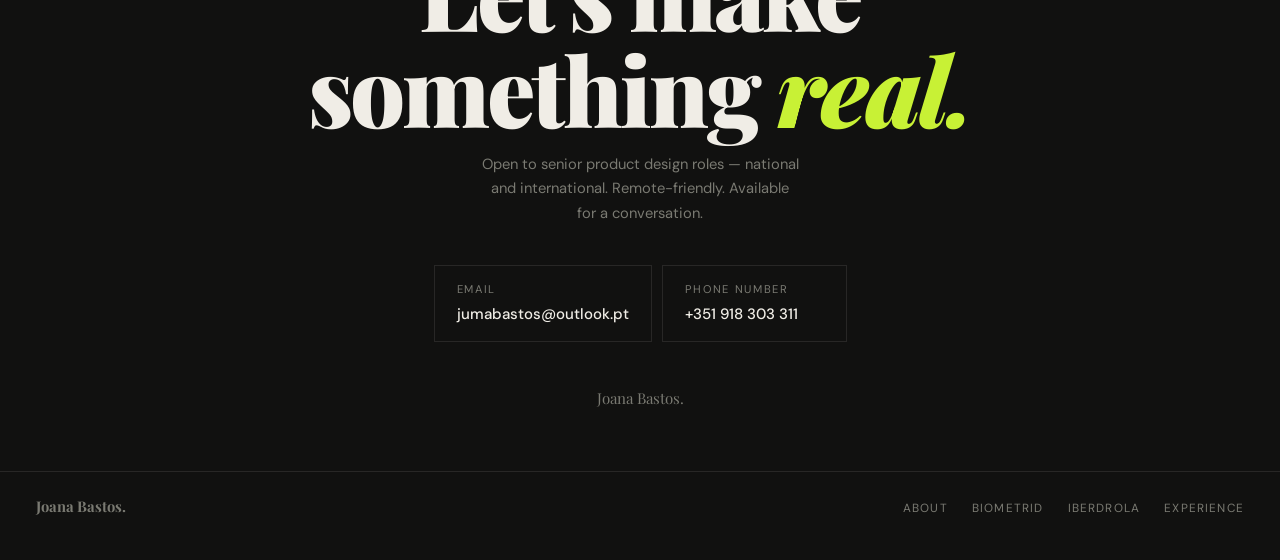
==== commit e8dd7356: "Add files via upload" ====
--- a/biometrid.html
+++ b/biometrid.html
@@ -201,83 +201,75 @@
     </div>
   </div>
 
-  <!-- Screen 1 + features -->
+  <!-- Screen 1: Call centre + feature cards -->
   <div class="split-row">
     <div class="screen-col">
-      <!-- Replace with: <img src="biometrid-screen1.jpg" alt="Biometrid back office dashboard"> -->
-      <div class="screen-placeholder">
-        <div style="font-size:2.5rem;opacity:0.15;color:var(--lime)">⊞</div>
-        <p>Add biometrid-screen1.jpg</p>
-      </div>
+      <img src="biometrid1.jpg" alt="Biometrid call centre — live video verification interface">
     </div>
     <div class="features-col">
       <div class="feature-item">
+        <div class="feature-icon">◉</div>
+        <div>
+          <div class="feature-title">Live Video Verification</div>
+          <div class="feature-desc">Agents manage real-time video calls with users who cannot be verified automatically. The interface surfaces both feeds simultaneously — user and agent — so the operator can assess liveness and document authenticity without switching context.</div>
+        </div>
+      </div>
+      <div class="feature-item">
+        <div class="feature-icon">☰</div>
+        <div>
+          <div class="feature-title">Guided Document Validation</div>
+          <div class="feature-desc">A step-by-step task panel surfaces the document type selection — ID card, passport, or driving licence — directly alongside the video feed. Agents follow a structured flow that enforces compliance without relying on memory or manual checklists.</div>
+        </div>
+      </div>
+      <div class="feature-item">
+        <div class="feature-icon">◈</div>
+        <div>
+          <div class="feature-title">Session Progress &amp; Task Tracking</div>
+          <div class="feature-desc">A persistent progress tracker shows completed and pending verification steps at a glance. Agents always know where a session stands — reducing errors in high-volume, time-pressured call centre environments.</div>
+        </div>
+      </div>
+      <div class="feature-item">
         <div class="feature-icon">⊞</div>
         <div>
-          <div class="feature-title">Data Clusters</div>
-          <div class="feature-desc">Modular systems designed to be easy to add, edit, or remove. Only the needed parts of a contract are shown at any time.<br/>Each cluster is self-contained, reducing cognitive load and allowing different user roles to interact with only what's relevant to them.</div>
-        </div>
-      </div>
-      <div class="feature-item">
-        <div class="feature-icon">◈</div>
-        <div>
-          <div class="feature-title">Status &amp; Management</div>
-          <div class="feature-desc">A single scan of the contract surface reveals all active statuses (expiring, pending, active, flagged) alongside the responsible sales manager. No searching, no filtering. Priority information is always visible on load.</div>
-        </div>
-      </div>
-      <div class="feature-item">
-        <div class="feature-icon">☎</div>
-        <div>
-          <div class="feature-title">Call Recordings &amp; Documents</div>
-          <div class="feature-desc">All calls and documents exchanged between Iberdrola and the client are stored and surfaced directly on the contract record giving managers, sales staff, and technicians a full communication trail without switching tools or systems.</div>
-        </div>
-      </div>
-      <div class="feature-item">
-        <div class="feature-icon">☰</div>
-        <div>
-          <div class="feature-title">Observations &amp; History</div>
-          <div class="feature-desc">Managers, field sales staff, and technicians can each add contextual notes directly to the contract and review the full chronological history of every step the contract has been through.<br/>A shared source of truth across all roles, replacing scattered emails and verbal handoffs.</div>
-        </div>
-      </div>
-    </div>
-  </div>
-
-  <!-- Screen 2 + features (second block as per design) -->
+          <div class="feature-title">Operator-Assigned Processes</div>
+          <div class="feature-desc">Each session is tied to a specific process ID and assigned agent, enabling full auditability. Managers can review who handled each verification, when, and what outcome was reached — critical for regulatory compliance across 248 countries.</div>
+        </div>
+      </div>
+    </div>
+  </div>
+
+  <!-- Screen 2: Risk dashboard + feature cards -->
   <div class="split-row">
     <div class="screen-col">
-      <!-- Replace with: <img src="biometrid-screen2.jpg" alt="Biometrid call centre"> -->
-      <div class="screen-placeholder">
-        <div style="font-size:2.5rem;opacity:0.15;color:var(--lime)">☎</div>
-        <p>Add biometrid-screen2.jpg</p>
-      </div>
+      <img src="biometrid2.jpg" alt="Biometrid back office — risk dashboard and AML monitoring">
     </div>
     <div class="features-col">
       <div class="feature-item">
-        <div class="feature-icon">⊞</div>
-        <div>
-          <div class="feature-title">Data Clusters</div>
-          <div class="feature-desc">Modular systems designed to be easy to add, edit, or remove. Only the needed parts of a contract are shown at any time.<br/>Each cluster is self-contained, reducing cognitive load and allowing different user roles to interact with only what's relevant to them.</div>
-        </div>
-      </div>
-      <div class="feature-item">
-        <div class="feature-icon">◈</div>
-        <div>
-          <div class="feature-title">Status &amp; Management</div>
-          <div class="feature-desc">A single scan of the contract surface reveals all active statuses (expiring, pending, active, flagged) alongside the responsible sales manager. No searching, no filtering. Priority information is always visible on load.</div>
-        </div>
-      </div>
-      <div class="feature-item">
-        <div class="feature-icon">☎</div>
-        <div>
-          <div class="feature-title">Call Recordings &amp; Documents</div>
-          <div class="feature-desc">All calls and documents exchanged between Iberdrola and the client are stored and surfaced directly on the contract record giving managers, sales staff, and technicians a full communication trail without switching tools or systems.</div>
-        </div>
-      </div>
-      <div class="feature-item">
-        <div class="feature-icon">☰</div>
-        <div>
-          <div class="feature-title">Observations &amp; History</div>
-          <div class="feature-desc">Managers, field sales staff, and technicians can each add contextual notes directly to the contract and review the full chronological history of every step the contract has been through.<br/>A shared source of truth across all roles, replacing scattered emails and verbal handoffs.</div>
+        <div class="feature-icon">⚑</div>
+        <div>
+          <div class="feature-title">Real-Time Risk Scoring</div>
+          <div class="feature-desc">Every verification process generates a live risk score aggregated across five dimensions — files, fields, device, location, and behaviour. Operators see the overall score and its breakdown instantly on load, with no manual triage required.</div>
+        </div>
+      </div>
+      <div class="feature-item">
+        <div class="feature-icon">◎</div>
+        <div>
+          <div class="feature-title">Behavioural &amp; Emotion Signals</div>
+          <div class="feature-desc">The platform layers behavioural analysis — confusion, doubt, concentration, contemplation — directly into the risk profile. These signals are surfaced alongside location changes and device switches to give operators a full picture of user intent.</div>
+        </div>
+      </div>
+      <div class="feature-item">
+        <div class="feature-icon">↗</div>
+        <div>
+          <div class="feature-title">Attempt Timeline &amp; AML Audit Trail</div>
+          <div class="feature-desc">Each step — form, liveness, OTP, OCR, face compare, AML — is logged with attempt counts and timestamps. Operators can trace the exact history of any process, identify where friction occurred, and export a full audit trail for compliance reporting.</div>
+        </div>
+      </div>
+      <div class="feature-item">
+        <div class="feature-icon">⊕</div>
+        <div>
+          <div class="feature-title">Reason Codes &amp; Flagged Events</div>
+          <div class="feature-desc">Flagged events — unknown devices, location changes, agent resets, IP anomalies — surface as labelled reason codes with severity levels (critical, medium, low). Agents can act on specific flags without wading through raw data or writing manual reports.</div>
         </div>
       </div>
     </div>
--- a/style.css
+++ b/style.css
@@ -35,31 +35,38 @@
   color: var(--white); text-decoration: none;
   line-height: 1;
 }
-.nav-center { display: flex; align-items: center; gap: 32px; list-style: none; }
+.nav-center {
+  display: flex; align-items: center; gap: 32px; list-style: none;
+  height: 100%; /* stretch to fill nav height so items can centre */
+}
+.nav-center > li { display: flex; align-items: center; height: 100%; }
 .nav-center a {
   color: var(--white); text-decoration: none;
   font-size: 0.74rem; letter-spacing: 0.1em; text-transform: uppercase;
   opacity: 0.65; transition: opacity 0.2s;
+  line-height: 1; display: flex; align-items: center;
 }
 .nav-center a:hover { opacity: 1; }
 
-/* Work dropdown — stays open longer with padding bridge */
-.nav-dropdown { position: relative; }
+/* Work dropdown */
+.nav-dropdown { position: relative; display: flex; align-items: center; }
 .nav-dropdown > span {
   color: var(--white); font-size: 0.74rem; letter-spacing: 0.1em;
   text-transform: uppercase; opacity: 0.65; cursor: pointer;
-  user-select: none; transition: opacity 0.2s; display: inline-block;
-  padding-bottom: 10px; /* bridge gap so mouse can reach menu */
+  user-select: none; transition: opacity 0.2s;
+  line-height: 1; /* match anchor line-height so it sits at same baseline */
 }
 .nav-dropdown:hover > span { opacity: 1; }
+/* invisible bridge so mouse can travel to menu without it closing */
+.nav-dropdown::after {
+  content: ''; position: absolute;
+  top: 100%; left: 0; right: 0; height: 18px;
+}
 .nav-dropdown-menu {
   display: none; position: absolute;
-  top: calc(100% + 4px); /* tighter gap bridged by padding */
-  left: 0;
+  top: calc(100% + 18px); left: 0;
   background: var(--bg-card); border: 1px solid var(--border);
   min-width: 160px; flex-direction: column;
-  /* keep visible long enough to click */
-  transition: opacity 0.15s;
 }
 .nav-dropdown:hover .nav-dropdown-menu { display: flex; }
 .nav-dropdown-menu a {
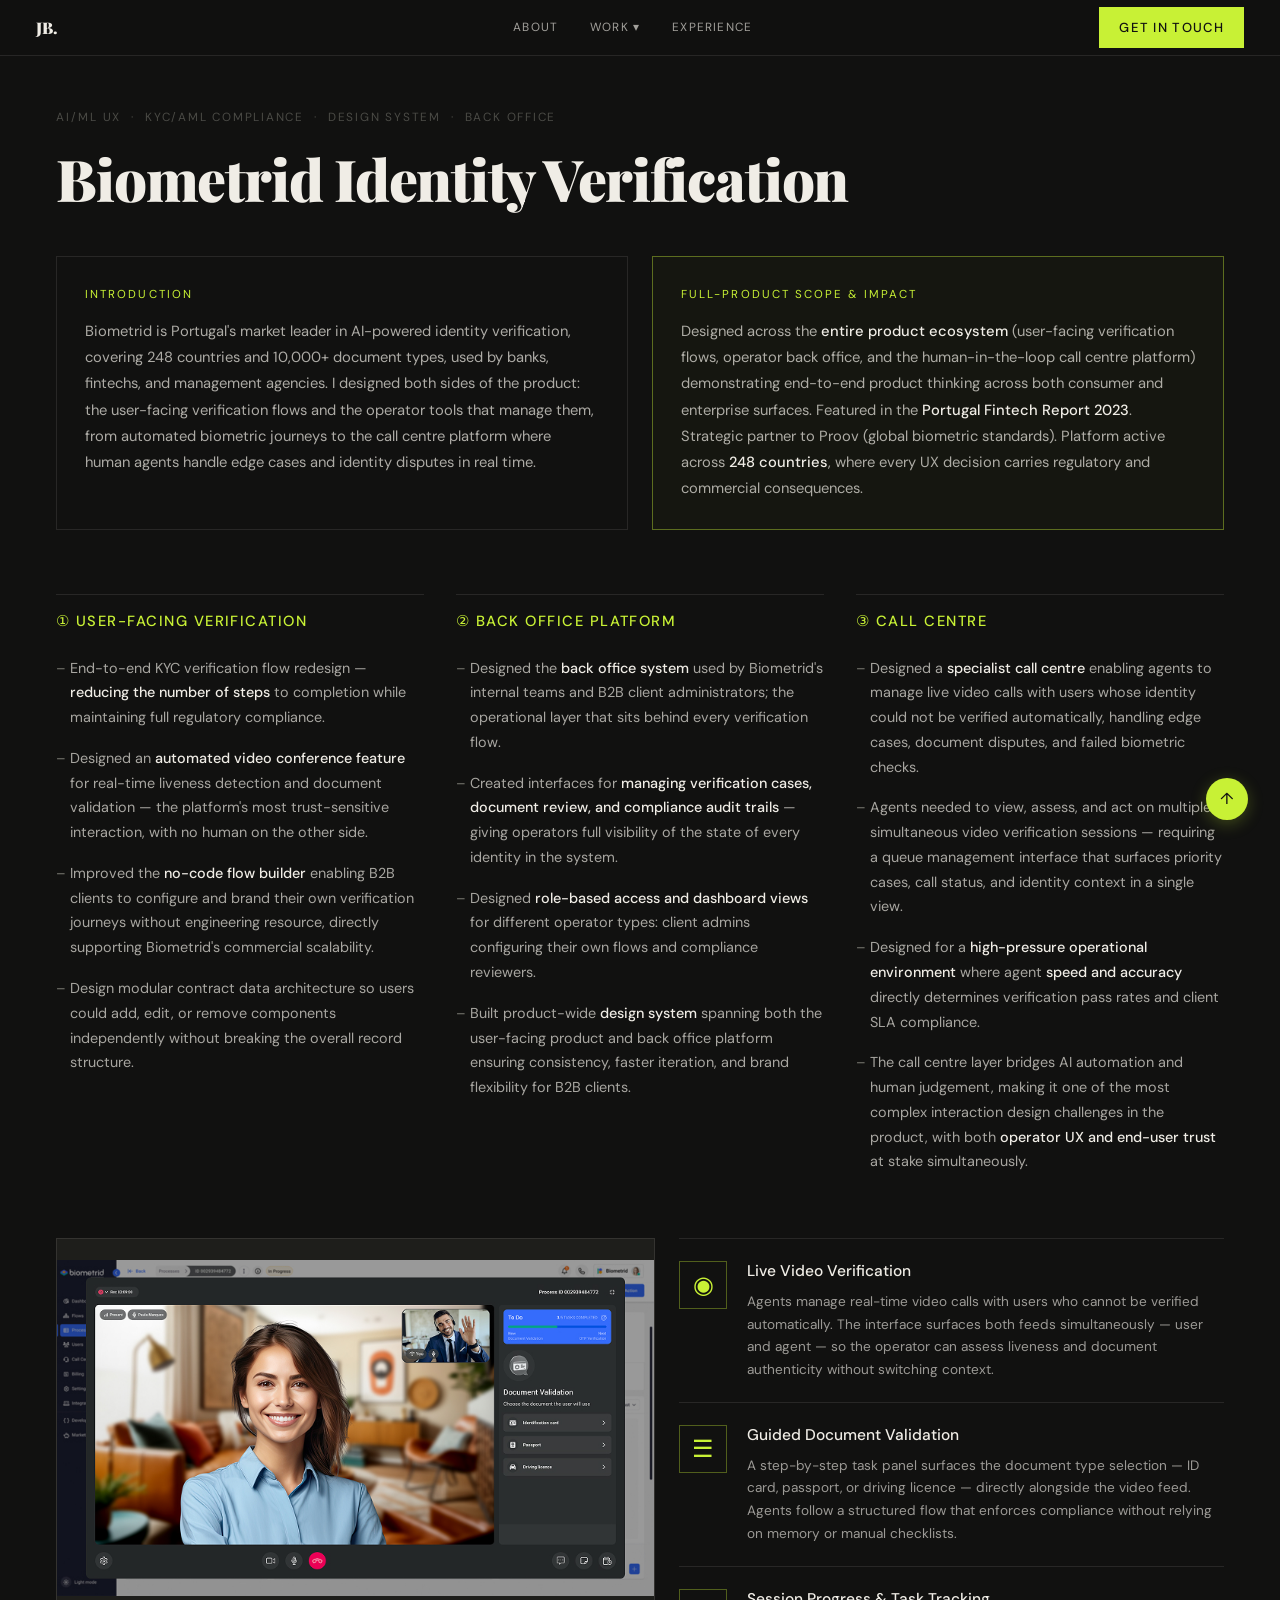
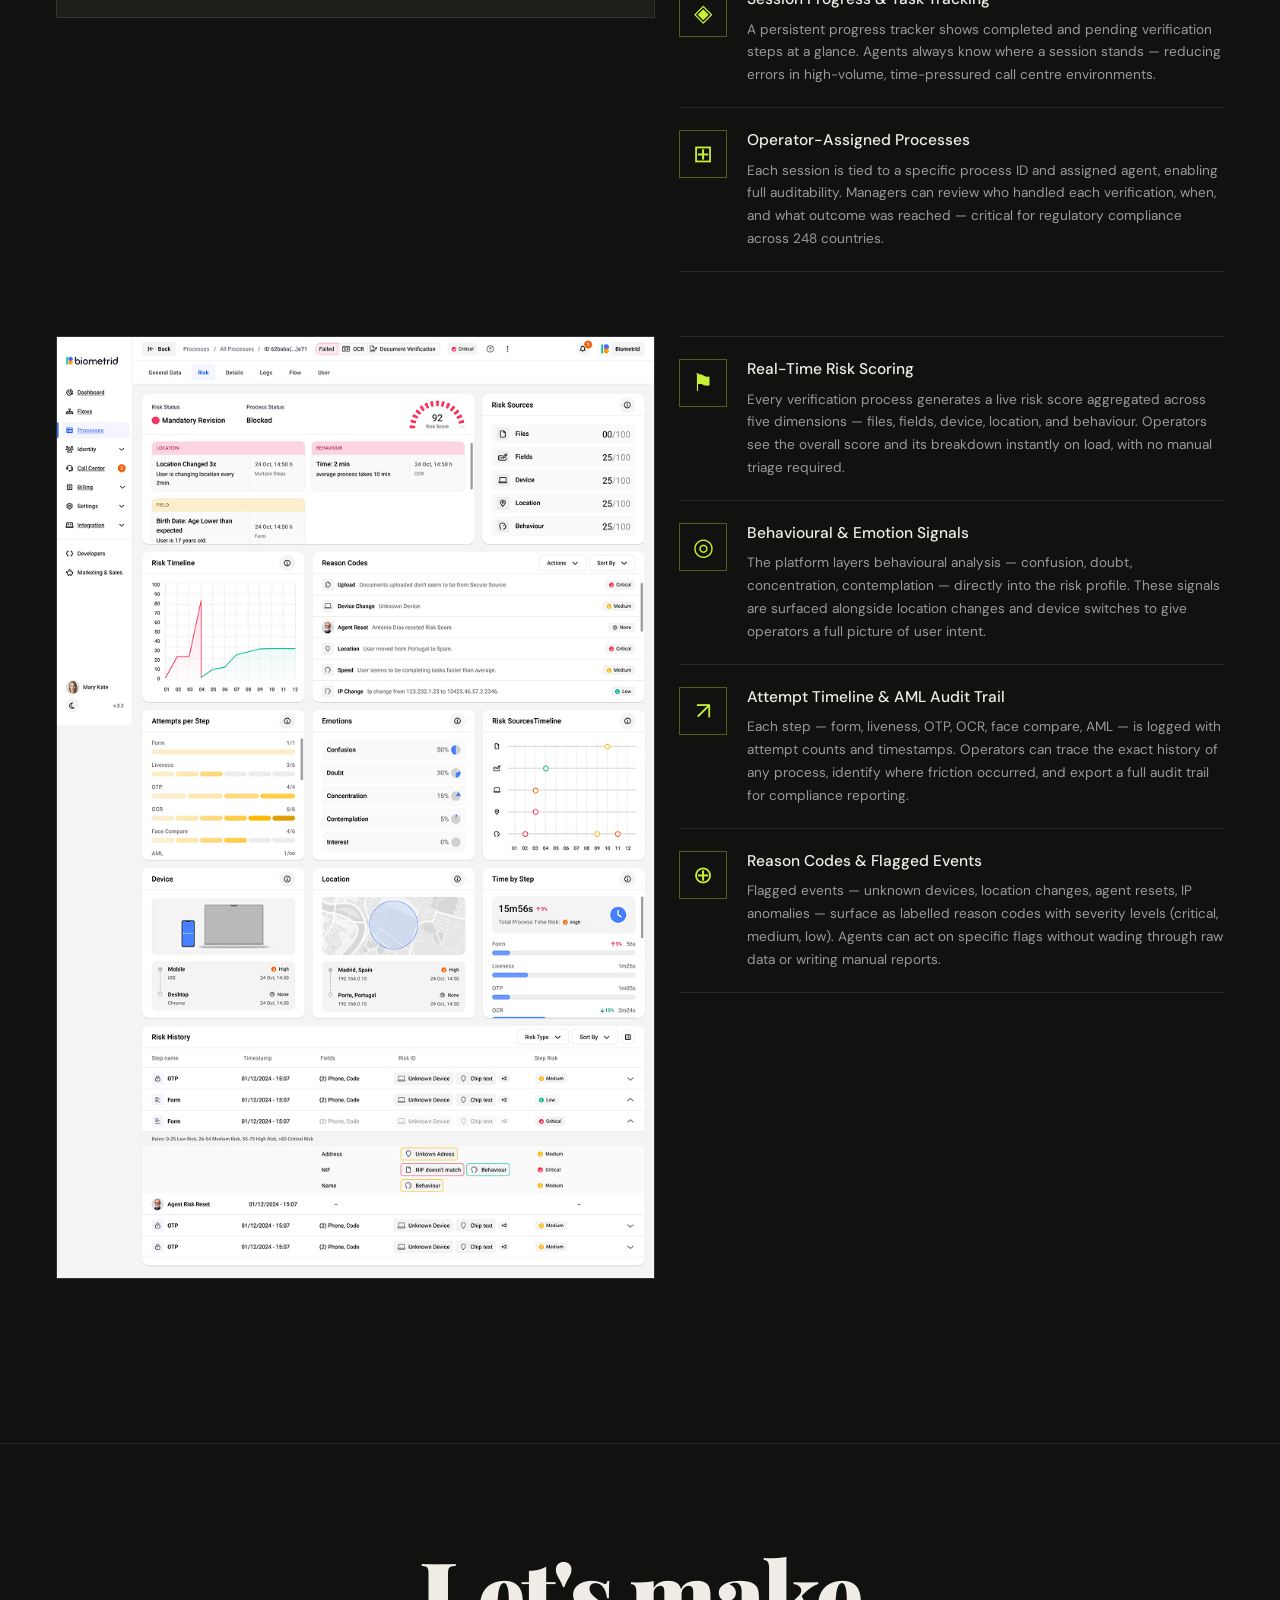
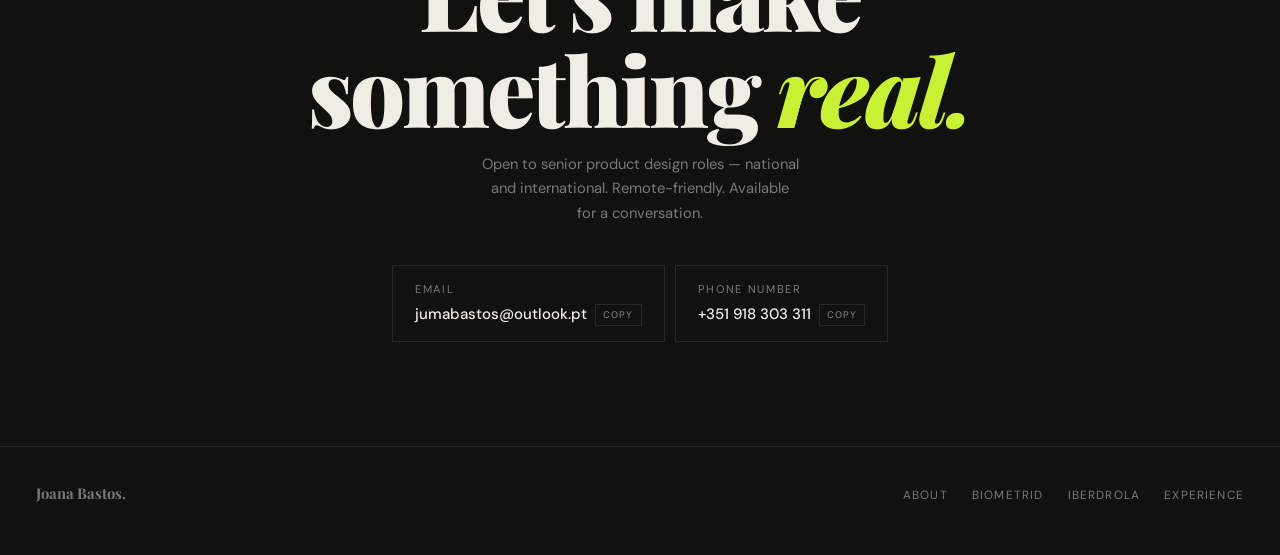
==== commit 1be57575: "Add files via upload" ====
--- a/biometrid.html
+++ b/biometrid.html
@@ -115,7 +115,7 @@
     </li>
     <li><a href="index.html#experience">Experience</a></li>
   </ul>
-  <a href="mailto:jumabastos@outlook.pt" class="btn-nav">Get in touch</a>
+  <a href="#contact" class="btn-nav">Get in touch</a>
   <button class="hamburger" onclick="toggleNav()" aria-label="Menu">
     <span></span><span></span><span></span>
   </button>
@@ -139,7 +139,7 @@
   <div class="mobile-nav-item">
     <a href="index.html#experience">Experience</a>
   </div>
-  <a href="mailto:jumabastos@outlook.pt" class="mobile-cta">Get in touch</a>
+  <a href="#contact" class="mobile-cta">Get in touch</a>
 </div>
 
 <a href="#" class="fab" title="Back to top">↑</a>
@@ -278,20 +278,20 @@
 </div><!-- /content -->
 
 <!-- CTA -->
-<div class="cta-wrap">
+<div class="cta-wrap" id="contact">
   <h2 class="cta-headline">Let's make<br/>something <em>real.</em></h2>
   <p class="cta-sub">Open to senior product design roles — national and international. Remote-friendly. Available for a conversation.</p>
   <div class="cta-btns">
-    <a href="mailto:jumabastos@outlook.pt" class="cta-btn">
+    <div class="cta-btn">
       <span class="cta-btn-label">Email</span>
-      <span class="cta-btn-val">jumabastos@outlook.pt</span>
-    </a>
-    <a href="tel:+351918303311" class="cta-btn">
+      <span class="cta-btn-val copyable" data-copy="jumabastos@outlook.pt">jumabastos@outlook.pt <span class="copy-hint">copy</span></span>
+    </div>
+    <div class="cta-btn">
       <span class="cta-btn-label">Phone Number</span>
-      <span class="cta-btn-val">+351 918 303 311</span>
-    </a>
-  </div>
-  <p class="cta-sig">Joana Bastos.</p>
+      <span class="cta-btn-val copyable" data-copy="+351918303311">+351 918 303 311 <span class="copy-hint">copy</span></span>
+    </div>
+  </div>
+  <p class="cta-sig"></p>
 </div>
 
 <footer>
@@ -310,6 +310,18 @@
     document.getElementById('workSubnav').classList.toggle('open');
     document.getElementById('workArrow').classList.toggle('open');
   }
+
+  document.querySelectorAll('.copyable').forEach(el => {
+    el.style.cursor = 'pointer';
+    el.addEventListener('click', () => {
+      navigator.clipboard.writeText(el.dataset.copy).then(() => {
+        const hint = el.querySelector('.copy-hint');
+        hint.textContent = 'copied!';
+        hint.style.color = 'var(--lime)';
+        setTimeout(() => { hint.textContent = 'copy'; hint.style.color = ''; }, 2000);
+      });
+    });
+  });
 
   (function () {
     const revealMap = [
--- a/style.css
+++ b/style.css
@@ -24,7 +24,7 @@
 /* ===== NAV ===== */
 nav {
   position: fixed; top: 0; left: 0; right: 0; z-index: 200;
-  height: 56px; display: flex; align-items: center; justify-content: space-between;
+  height: 56px; display: flex; align-items: center;
   padding: 0 36px;
   background: rgba(17,17,16,0.93); backdrop-filter: blur(10px);
   border-bottom: 1px solid var(--border);
@@ -34,10 +34,12 @@
   font-size: 1rem;
   color: var(--white); text-decoration: none;
   line-height: 1;
+  min-width: 130px; /* match CTA width so centre links are truly centred */
 }
 .nav-center {
   display: flex; align-items: center; gap: 32px; list-style: none;
-  height: 100%; /* stretch to fill nav height so items can centre */
+  flex: 1; justify-content: center;
+  height: 100%;
 }
 .nav-center > li { display: flex; align-items: center; height: 100%; }
 .nav-center a {
@@ -84,6 +86,7 @@
   letter-spacing: 0.1em; text-transform: uppercase;
   padding: 10px 20px; text-decoration: none; transition: opacity 0.2s;
   white-space: nowrap;
+  min-width: 130px; text-align: center;
 }
 .btn-nav:hover { opacity: 0.85; }
 
@@ -167,21 +170,29 @@
 .cta-headline em { font-style: italic; color: var(--lime); }
 .cta-sub { font-size: 0.92rem; color: var(--muted); max-width: 320px; margin: 0 auto 40px; }
 .cta-btns { display: flex; justify-content: center; gap: 10px; flex-wrap: wrap; }
-.cta-btn {
+.cta-btn { 
   display: flex; flex-direction: column; align-items: flex-start;
   padding: 14px 22px; border: 1px solid var(--border);
   text-decoration: none; color: var(--white);
   min-width: 185px; transition: border-color 0.2s;
+  cursor: default;
 }
 .cta-btn:hover { border-color: var(--lime); }
 .cta-btn-label { font-size: 0.70rem; letter-spacing: 0.15em; text-transform: uppercase; color: var(--muted); margin-bottom: 4px; }
-.cta-btn-val { font-size: 0.94rem; font-weight: 500; }
+.cta-btn-val { font-size: 0.94rem; font-weight: 500; display: flex; align-items: center; gap: 8px; }
+.copy-hint {
+  font-size: 0.60rem; letter-spacing: 0.12em; text-transform: uppercase;
+  color: var(--muted); border: 1px solid var(--border);
+  padding: 2px 7px; transition: color 0.2s, border-color 0.2s;
+  flex-shrink: 0;
+}
+.copyable:hover .copy-hint { border-color: var(--lime); color: var(--lime); }
 .cta-sig { margin-top: 44px; font-family: var(--serif); font-size: 0.94rem; color: var(--muted); }
 
 /* ===== FOOTER ===== */
 footer {
   border-top: 1px solid var(--border);
-  padding: 20px 36px 40px; /* double bottom margin */
+  padding: 32px 36px 48px; /* top padding added, double bottom */
   display: flex; align-items: center; justify-content: space-between;
 }
 .footer-name { font-family: var(--serif); font-size: 0.92rem; font-weight: 700; color: var(--muted); }
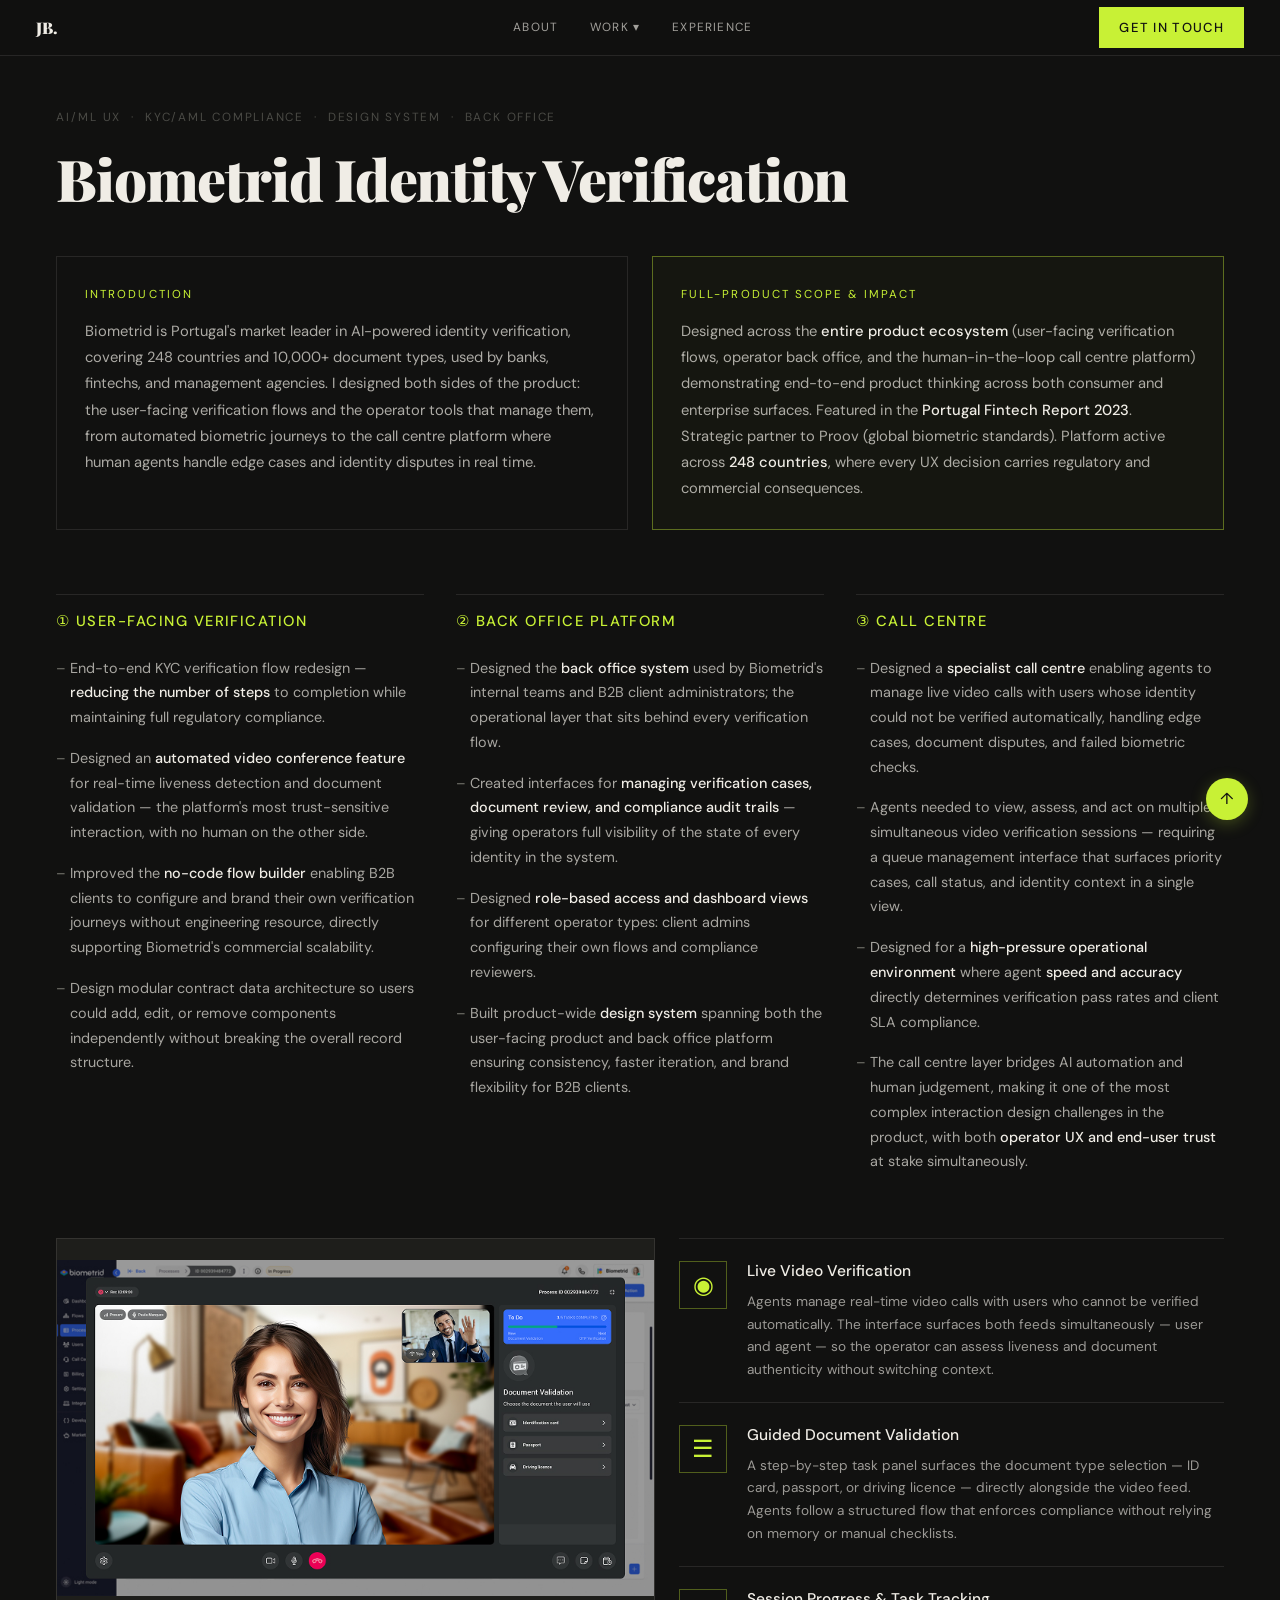
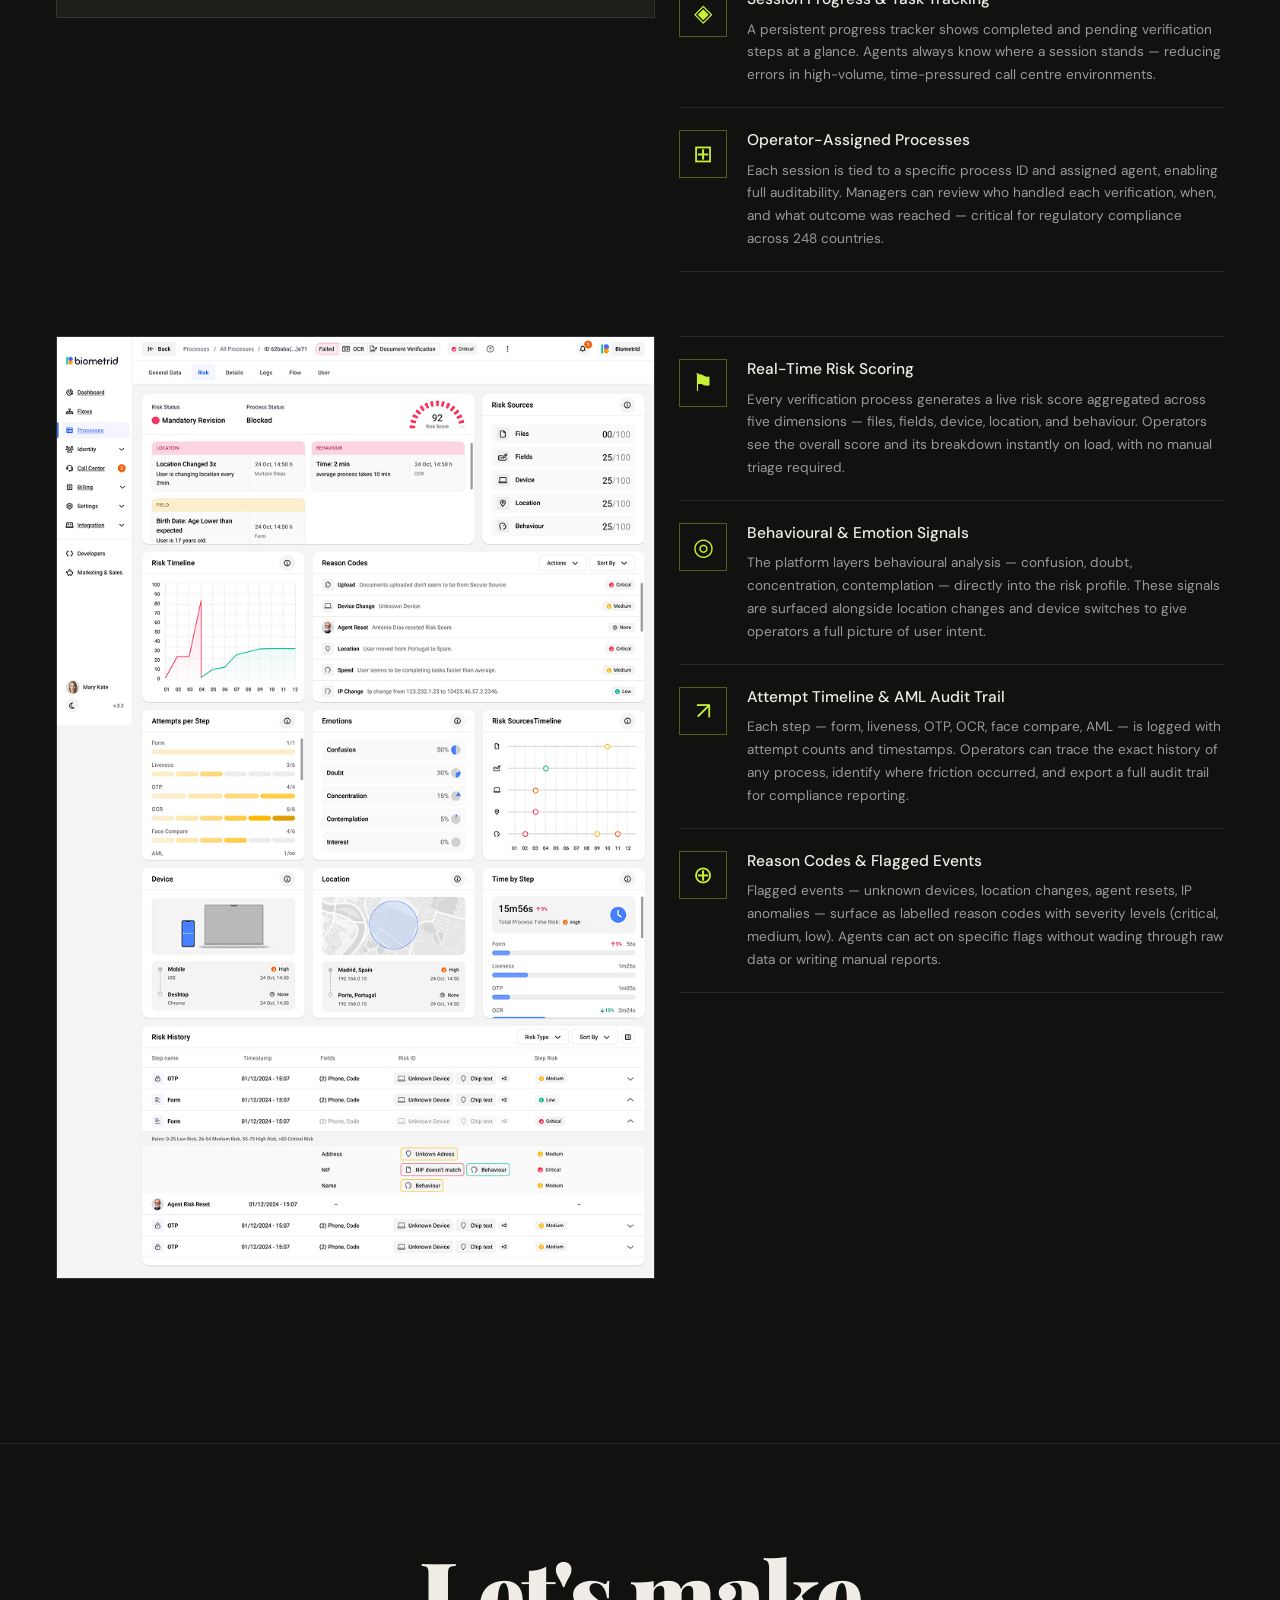
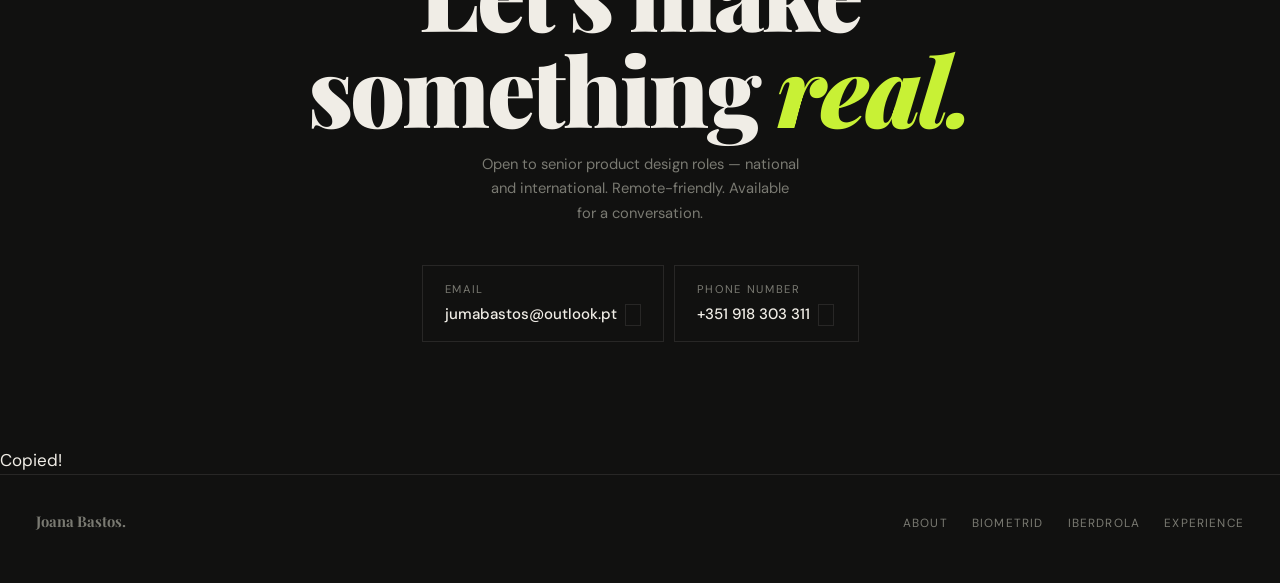
==== commit 67805981: "Add files via upload" ====
--- a/biometrid.html
+++ b/biometrid.html
@@ -284,15 +284,20 @@
   <div class="cta-btns">
     <div class="cta-btn">
       <span class="cta-btn-label">Email</span>
-      <span class="cta-btn-val copyable" data-copy="jumabastos@outlook.pt">jumabastos@outlook.pt <span class="copy-hint">copy</span></span>
+      <span class="cta-btn-val copyable" data-copy="jumabastos@outlook.pt">jumabastos@outlook.pt
+        <span class="copy-hint"><svg viewBox="0 0 24 24" fill="none" stroke="currentColor" stroke-width="1.8" stroke-linecap="round" stroke-linejoin="round"><rect x="9" y="9" width="13" height="13" rx="2"/><path d="M5 15H4a2 2 0 0 1-2-2V4a2 2 0 0 1 2-2h9a2 2 0 0 1 2 2v1"/></svg></span>
+      </span>
     </div>
     <div class="cta-btn">
       <span class="cta-btn-label">Phone Number</span>
-      <span class="cta-btn-val copyable" data-copy="+351918303311">+351 918 303 311 <span class="copy-hint">copy</span></span>
+      <span class="cta-btn-val copyable" data-copy="+351918303311">+351 918 303 311
+        <span class="copy-hint"><svg viewBox="0 0 24 24" fill="none" stroke="currentColor" stroke-width="1.8" stroke-linecap="round" stroke-linejoin="round"><rect x="9" y="9" width="13" height="13" rx="2"/><path d="M5 15H4a2 2 0 0 1-2-2V4a2 2 0 0 1 2-2h9a2 2 0 0 1 2 2v1"/></svg></span>
+      </span>
     </div>
   </div>
   <p class="cta-sig"></p>
 </div>
+<div class="copy-toast" id="copyToast">Copied!</div>
 
 <footer>
   <span class="footer-name">Joana Bastos.</span>
@@ -315,10 +320,9 @@
     el.style.cursor = 'pointer';
     el.addEventListener('click', () => {
       navigator.clipboard.writeText(el.dataset.copy).then(() => {
-        const hint = el.querySelector('.copy-hint');
-        hint.textContent = 'copied!';
-        hint.style.color = 'var(--lime)';
-        setTimeout(() => { hint.textContent = 'copy'; hint.style.color = ''; }, 2000);
+        const toast = document.getElementById('copyToast');
+        toast.classList.add('show');
+        setTimeout(() => toast.classList.remove('show'), 2000);
       });
     });
   });
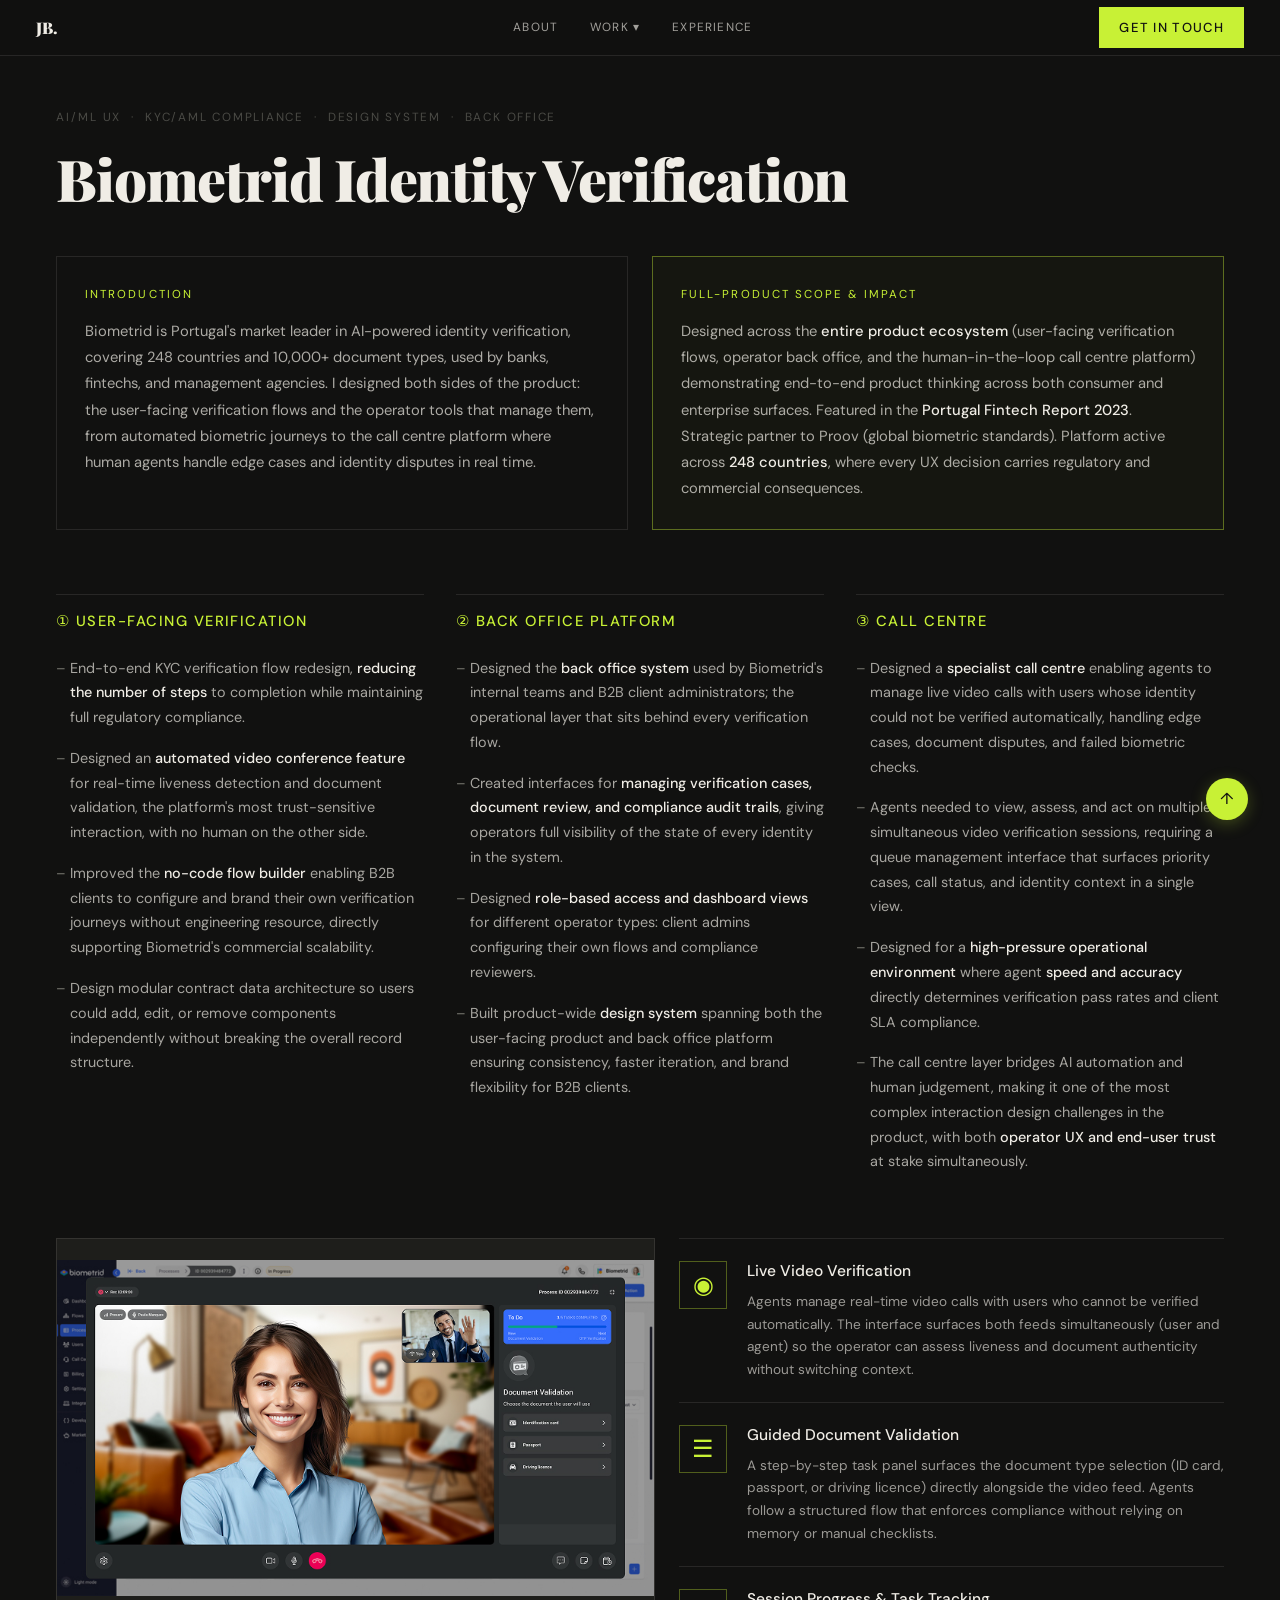
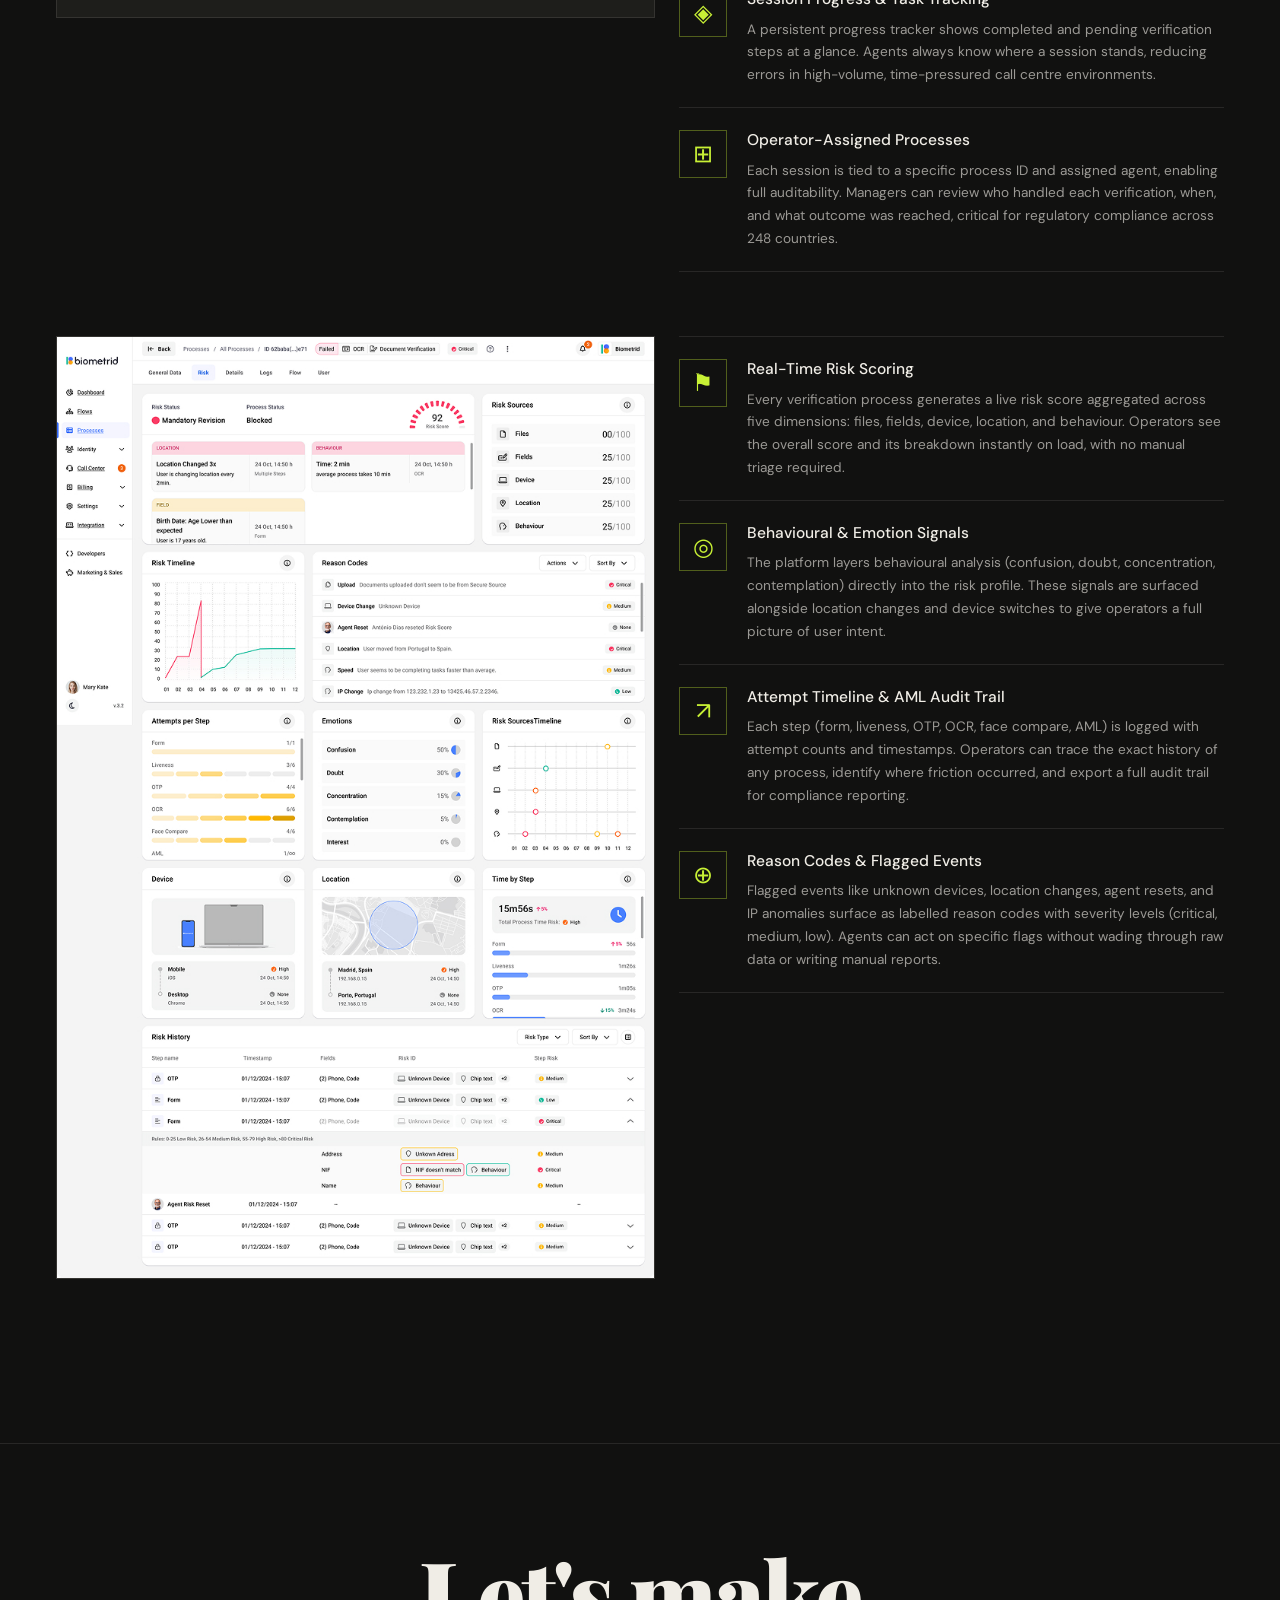
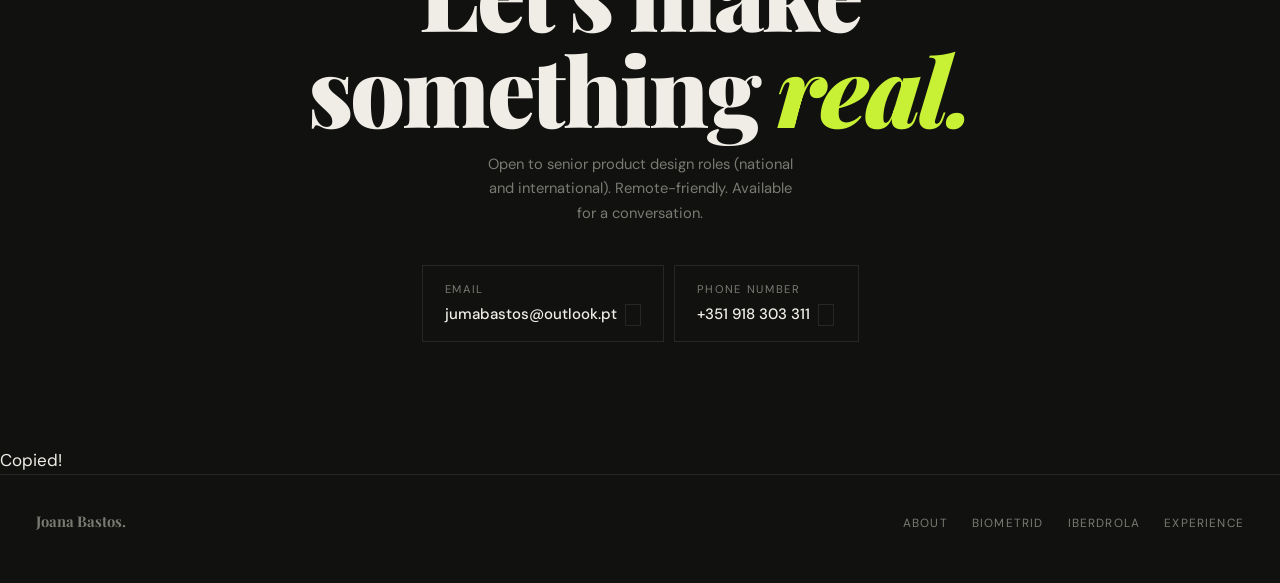
==== commit 56037efa: "biometrid.html" ====
--- a/biometrid.html
+++ b/biometrid.html
@@ -175,8 +175,8 @@
     <div>
       <div class="scope-col-label">① User-Facing Verification</div>
       <ul class="scope-bullets">
-        <li>End-to-end KYC verification flow redesign — <strong>reducing the number of steps</strong> to completion while maintaining full regulatory compliance.</li>
-        <li>Designed an <strong>automated video conference feature</strong> for real-time liveness detection and document validation — the platform's most trust-sensitive interaction, with no human on the other side.</li>
+        <li>End-to-end KYC verification flow redesign, <strong>reducing the number of steps</strong> to completion while maintaining full regulatory compliance.</li>
+        <li>Designed an <strong>automated video conference feature</strong> for real-time liveness detection and document validation, the platform's most trust-sensitive interaction, with no human on the other side.</li>
         <li>Improved the <strong>no-code flow builder</strong> enabling B2B clients to configure and brand their own verification journeys without engineering resource, directly supporting Biometrid's commercial scalability.</li>
         <li>Design modular contract data architecture so users could add, edit, or remove components independently without breaking the overall record structure.</li>
       </ul>
@@ -185,7 +185,7 @@
       <div class="scope-col-label">② Back Office Platform</div>
       <ul class="scope-bullets">
         <li>Designed the <strong>back office system</strong> used by Biometrid's internal teams and B2B client administrators; the operational layer that sits behind every verification flow.</li>
-        <li>Created interfaces for <strong>managing verification cases, document review, and compliance audit trails</strong> — giving operators full visibility of the state of every identity in the system.</li>
+        <li>Created interfaces for <strong>managing verification cases, document review, and compliance audit trails</strong>, giving operators full visibility of the state of every identity in the system.</li>
         <li>Designed <strong>role-based access and dashboard views</strong> for different operator types: client admins configuring their own flows and compliance reviewers.</li>
         <li>Built product-wide <strong>design system</strong> spanning both the user-facing product and back office platform ensuring consistency, faster iteration, and brand flexibility for B2B clients.</li>
       </ul>
@@ -194,7 +194,7 @@
       <div class="scope-col-label">③ Call Centre</div>
       <ul class="scope-bullets">
         <li>Designed a <strong>specialist call centre</strong> enabling agents to manage live video calls with users whose identity could not be verified automatically, handling edge cases, document disputes, and failed biometric checks.</li>
-        <li>Agents needed to view, assess, and act on multiple simultaneous video verification sessions — requiring a queue management interface that surfaces priority cases, call status, and identity context in a single view.</li>
+        <li>Agents needed to view, assess, and act on multiple simultaneous video verification sessions, requiring a queue management interface that surfaces priority cases, call status, and identity context in a single view.</li>
         <li>Designed for a <strong>high-pressure operational environment</strong> where agent <strong>speed and accuracy</strong> directly determines verification pass rates and client SLA compliance.</li>
         <li>The call centre layer bridges AI automation and human judgement, making it one of the most complex interaction design challenges in the product, with both <strong>operator UX and end-user trust</strong> at stake simultaneously.</li>
       </ul>
@@ -211,28 +211,28 @@
         <div class="feature-icon">◉</div>
         <div>
           <div class="feature-title">Live Video Verification</div>
-          <div class="feature-desc">Agents manage real-time video calls with users who cannot be verified automatically. The interface surfaces both feeds simultaneously — user and agent — so the operator can assess liveness and document authenticity without switching context.</div>
+          <div class="feature-desc">Agents manage real-time video calls with users who cannot be verified automatically. The interface surfaces both feeds simultaneously (user and agent) so the operator can assess liveness and document authenticity without switching context.</div>
         </div>
       </div>
       <div class="feature-item">
         <div class="feature-icon">☰</div>
         <div>
           <div class="feature-title">Guided Document Validation</div>
-          <div class="feature-desc">A step-by-step task panel surfaces the document type selection — ID card, passport, or driving licence — directly alongside the video feed. Agents follow a structured flow that enforces compliance without relying on memory or manual checklists.</div>
+          <div class="feature-desc">A step-by-step task panel surfaces the document type selection (ID card, passport, or driving licence) directly alongside the video feed. Agents follow a structured flow that enforces compliance without relying on memory or manual checklists.</div>
         </div>
       </div>
       <div class="feature-item">
         <div class="feature-icon">◈</div>
         <div>
           <div class="feature-title">Session Progress &amp; Task Tracking</div>
-          <div class="feature-desc">A persistent progress tracker shows completed and pending verification steps at a glance. Agents always know where a session stands — reducing errors in high-volume, time-pressured call centre environments.</div>
+          <div class="feature-desc">A persistent progress tracker shows completed and pending verification steps at a glance. Agents always know where a session stands, reducing errors in high-volume, time-pressured call centre environments.</div>
         </div>
       </div>
       <div class="feature-item">
         <div class="feature-icon">⊞</div>
         <div>
           <div class="feature-title">Operator-Assigned Processes</div>
-          <div class="feature-desc">Each session is tied to a specific process ID and assigned agent, enabling full auditability. Managers can review who handled each verification, when, and what outcome was reached — critical for regulatory compliance across 248 countries.</div>
+          <div class="feature-desc">Each session is tied to a specific process ID and assigned agent, enabling full auditability. Managers can review who handled each verification, when, and what outcome was reached, critical for regulatory compliance across 248 countries.</div>
         </div>
       </div>
     </div>
@@ -248,28 +248,28 @@
         <div class="feature-icon">⚑</div>
         <div>
           <div class="feature-title">Real-Time Risk Scoring</div>
-          <div class="feature-desc">Every verification process generates a live risk score aggregated across five dimensions — files, fields, device, location, and behaviour. Operators see the overall score and its breakdown instantly on load, with no manual triage required.</div>
+          <div class="feature-desc">Every verification process generates a live risk score aggregated across five dimensions: files, fields, device, location, and behaviour. Operators see the overall score and its breakdown instantly on load, with no manual triage required.</div>
         </div>
       </div>
       <div class="feature-item">
         <div class="feature-icon">◎</div>
         <div>
           <div class="feature-title">Behavioural &amp; Emotion Signals</div>
-          <div class="feature-desc">The platform layers behavioural analysis — confusion, doubt, concentration, contemplation — directly into the risk profile. These signals are surfaced alongside location changes and device switches to give operators a full picture of user intent.</div>
+          <div class="feature-desc">The platform layers behavioural analysis (confusion, doubt, concentration, contemplation) directly into the risk profile. These signals are surfaced alongside location changes and device switches to give operators a full picture of user intent.</div>
         </div>
       </div>
       <div class="feature-item">
         <div class="feature-icon">↗</div>
         <div>
           <div class="feature-title">Attempt Timeline &amp; AML Audit Trail</div>
-          <div class="feature-desc">Each step — form, liveness, OTP, OCR, face compare, AML — is logged with attempt counts and timestamps. Operators can trace the exact history of any process, identify where friction occurred, and export a full audit trail for compliance reporting.</div>
+          <div class="feature-desc">Each step (form, liveness, OTP, OCR, face compare, AML) is logged with attempt counts and timestamps. Operators can trace the exact history of any process, identify where friction occurred, and export a full audit trail for compliance reporting.</div>
         </div>
       </div>
       <div class="feature-item">
         <div class="feature-icon">⊕</div>
         <div>
           <div class="feature-title">Reason Codes &amp; Flagged Events</div>
-          <div class="feature-desc">Flagged events — unknown devices, location changes, agent resets, IP anomalies — surface as labelled reason codes with severity levels (critical, medium, low). Agents can act on specific flags without wading through raw data or writing manual reports.</div>
+          <div class="feature-desc">Flagged events like unknown devices, location changes, agent resets, and IP anomalies surface as labelled reason codes with severity levels (critical, medium, low). Agents can act on specific flags without wading through raw data or writing manual reports.</div>
         </div>
       </div>
     </div>
@@ -280,7 +280,7 @@
 <!-- CTA -->
 <div class="cta-wrap" id="contact">
   <h2 class="cta-headline">Let's make<br/>something <em>real.</em></h2>
-  <p class="cta-sub">Open to senior product design roles — national and international. Remote-friendly. Available for a conversation.</p>
+  <p class="cta-sub">Open to senior product design roles (national and international). Remote-friendly. Available for a conversation.</p>
   <div class="cta-btns">
     <div class="cta-btn">
       <span class="cta-btn-label">Email</span>
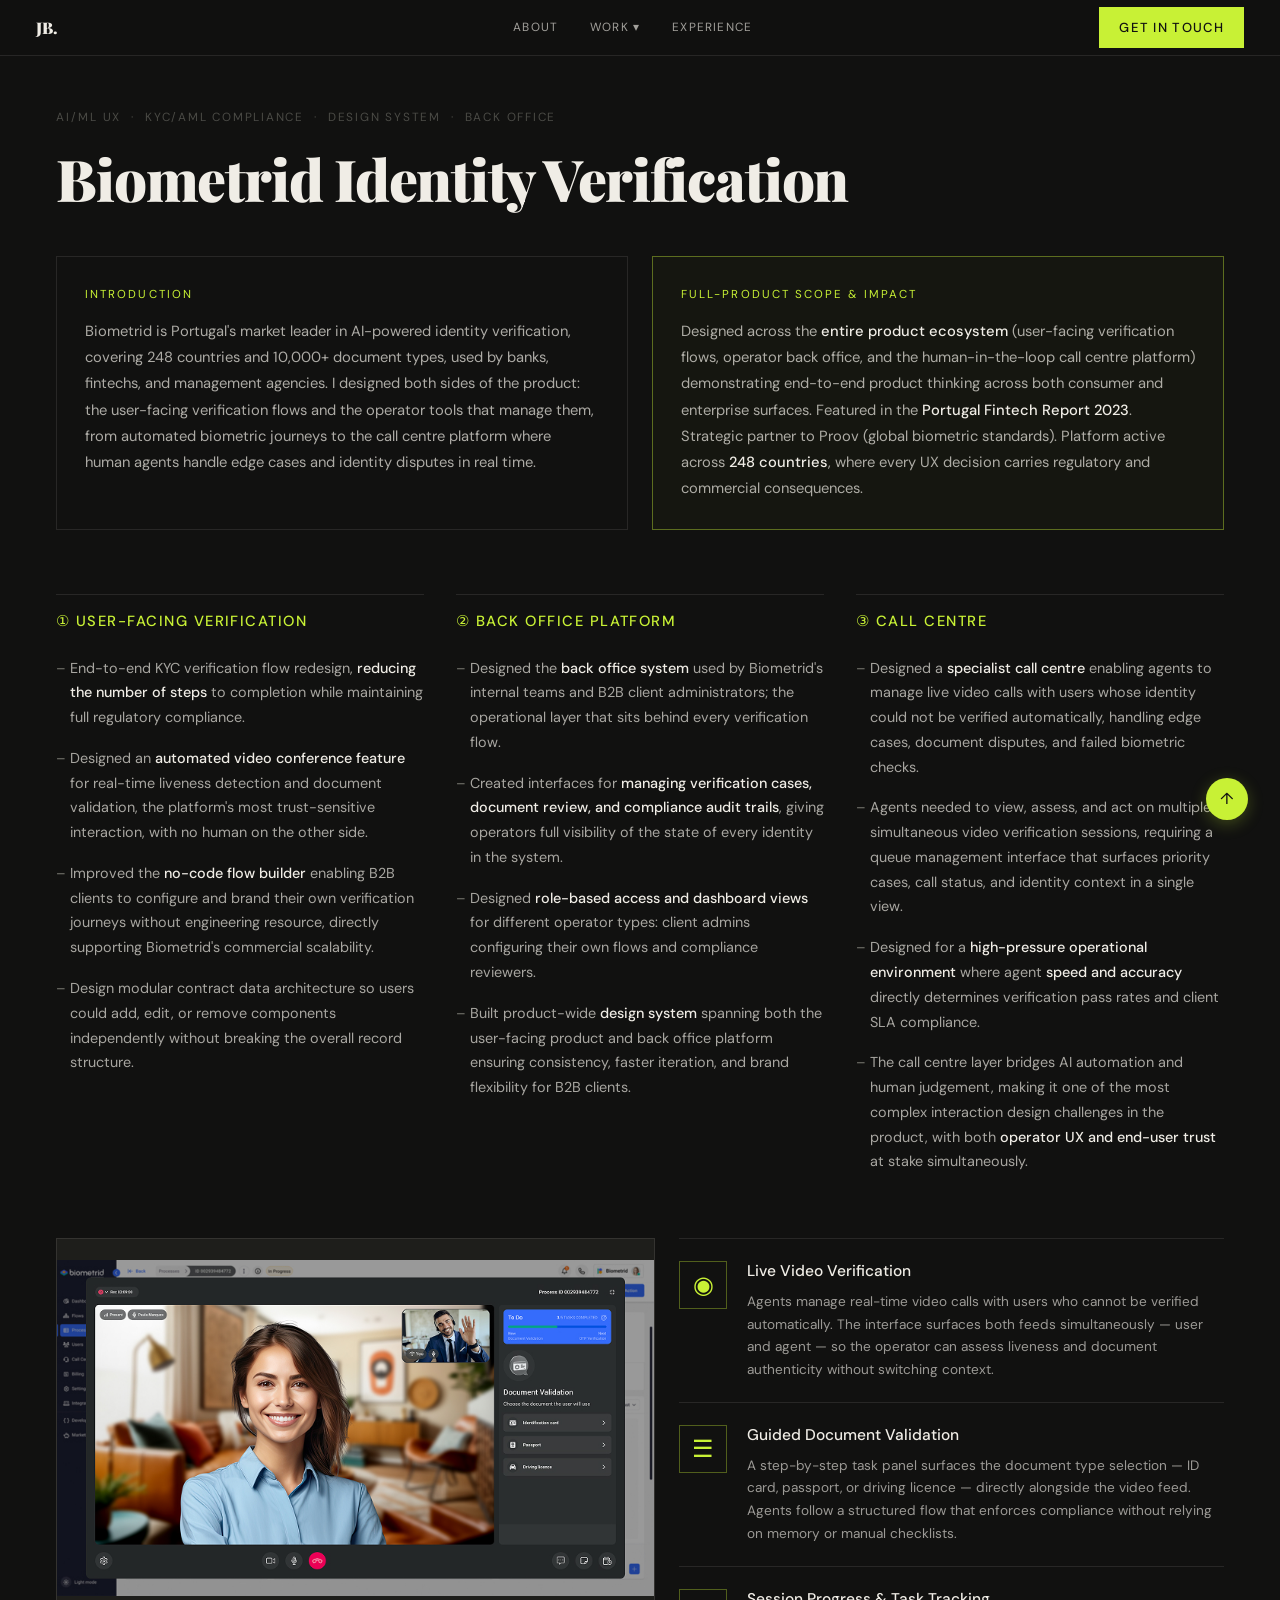
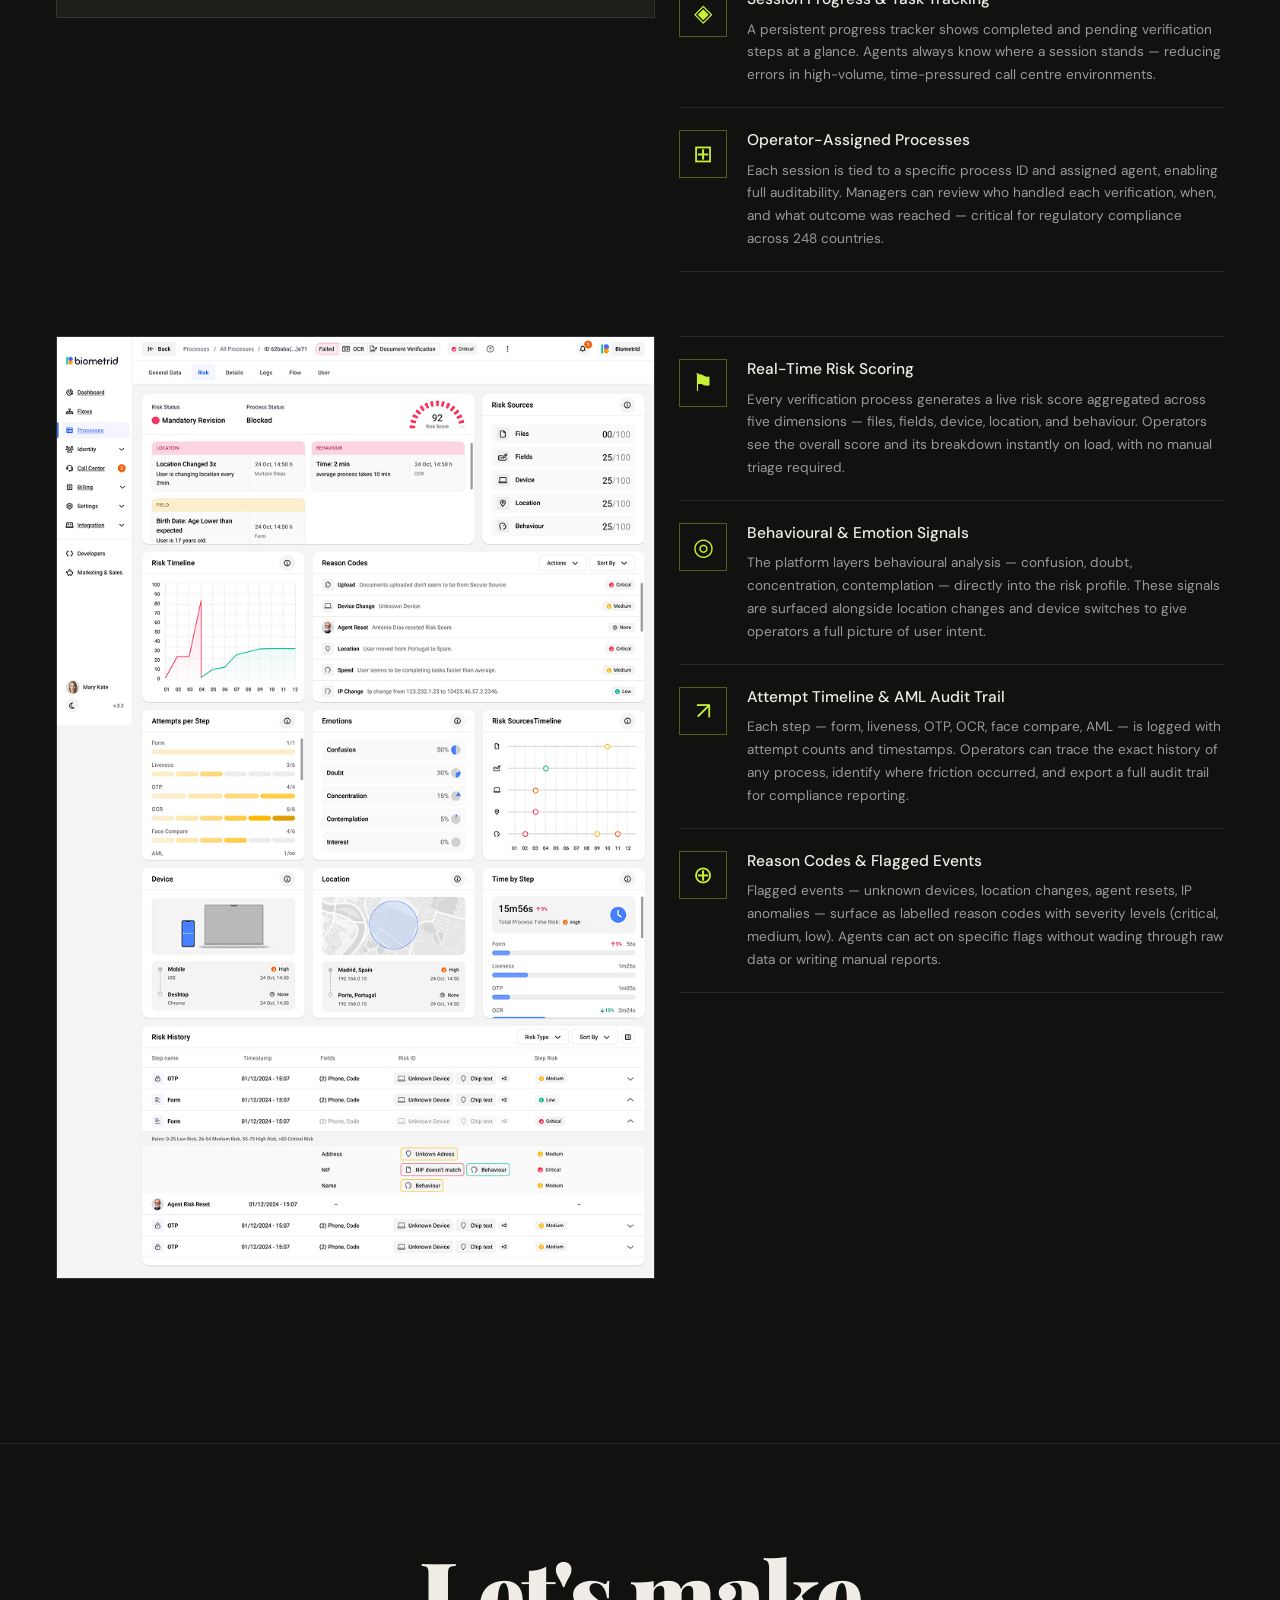
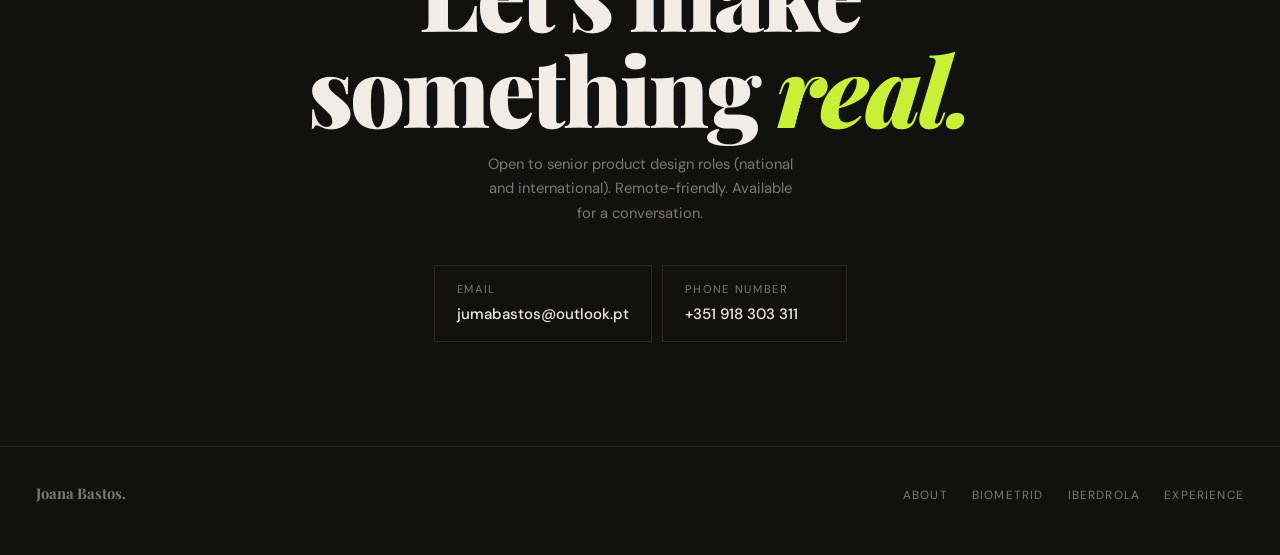
==== commit 76acdff4: "Add files via upload" ====
--- a/biometrid.html
+++ b/biometrid.html
@@ -211,28 +211,28 @@
         <div class="feature-icon">◉</div>
         <div>
           <div class="feature-title">Live Video Verification</div>
-          <div class="feature-desc">Agents manage real-time video calls with users who cannot be verified automatically. The interface surfaces both feeds simultaneously (user and agent) so the operator can assess liveness and document authenticity without switching context.</div>
+          <div class="feature-desc">Agents manage real-time video calls with users who cannot be verified automatically. The interface surfaces both feeds simultaneously — user and agent — so the operator can assess liveness and document authenticity without switching context.</div>
         </div>
       </div>
       <div class="feature-item">
         <div class="feature-icon">☰</div>
         <div>
           <div class="feature-title">Guided Document Validation</div>
-          <div class="feature-desc">A step-by-step task panel surfaces the document type selection (ID card, passport, or driving licence) directly alongside the video feed. Agents follow a structured flow that enforces compliance without relying on memory or manual checklists.</div>
+          <div class="feature-desc">A step-by-step task panel surfaces the document type selection — ID card, passport, or driving licence — directly alongside the video feed. Agents follow a structured flow that enforces compliance without relying on memory or manual checklists.</div>
         </div>
       </div>
       <div class="feature-item">
         <div class="feature-icon">◈</div>
         <div>
           <div class="feature-title">Session Progress &amp; Task Tracking</div>
-          <div class="feature-desc">A persistent progress tracker shows completed and pending verification steps at a glance. Agents always know where a session stands, reducing errors in high-volume, time-pressured call centre environments.</div>
+          <div class="feature-desc">A persistent progress tracker shows completed and pending verification steps at a glance. Agents always know where a session stands — reducing errors in high-volume, time-pressured call centre environments.</div>
         </div>
       </div>
       <div class="feature-item">
         <div class="feature-icon">⊞</div>
         <div>
           <div class="feature-title">Operator-Assigned Processes</div>
-          <div class="feature-desc">Each session is tied to a specific process ID and assigned agent, enabling full auditability. Managers can review who handled each verification, when, and what outcome was reached, critical for regulatory compliance across 248 countries.</div>
+          <div class="feature-desc">Each session is tied to a specific process ID and assigned agent, enabling full auditability. Managers can review who handled each verification, when, and what outcome was reached — critical for regulatory compliance across 248 countries.</div>
         </div>
       </div>
     </div>
@@ -248,28 +248,28 @@
         <div class="feature-icon">⚑</div>
         <div>
           <div class="feature-title">Real-Time Risk Scoring</div>
-          <div class="feature-desc">Every verification process generates a live risk score aggregated across five dimensions: files, fields, device, location, and behaviour. Operators see the overall score and its breakdown instantly on load, with no manual triage required.</div>
+          <div class="feature-desc">Every verification process generates a live risk score aggregated across five dimensions — files, fields, device, location, and behaviour. Operators see the overall score and its breakdown instantly on load, with no manual triage required.</div>
         </div>
       </div>
       <div class="feature-item">
         <div class="feature-icon">◎</div>
         <div>
           <div class="feature-title">Behavioural &amp; Emotion Signals</div>
-          <div class="feature-desc">The platform layers behavioural analysis (confusion, doubt, concentration, contemplation) directly into the risk profile. These signals are surfaced alongside location changes and device switches to give operators a full picture of user intent.</div>
+          <div class="feature-desc">The platform layers behavioural analysis — confusion, doubt, concentration, contemplation — directly into the risk profile. These signals are surfaced alongside location changes and device switches to give operators a full picture of user intent.</div>
         </div>
       </div>
       <div class="feature-item">
         <div class="feature-icon">↗</div>
         <div>
           <div class="feature-title">Attempt Timeline &amp; AML Audit Trail</div>
-          <div class="feature-desc">Each step (form, liveness, OTP, OCR, face compare, AML) is logged with attempt counts and timestamps. Operators can trace the exact history of any process, identify where friction occurred, and export a full audit trail for compliance reporting.</div>
+          <div class="feature-desc">Each step — form, liveness, OTP, OCR, face compare, AML — is logged with attempt counts and timestamps. Operators can trace the exact history of any process, identify where friction occurred, and export a full audit trail for compliance reporting.</div>
         </div>
       </div>
       <div class="feature-item">
         <div class="feature-icon">⊕</div>
         <div>
           <div class="feature-title">Reason Codes &amp; Flagged Events</div>
-          <div class="feature-desc">Flagged events like unknown devices, location changes, agent resets, and IP anomalies surface as labelled reason codes with severity levels (critical, medium, low). Agents can act on specific flags without wading through raw data or writing manual reports.</div>
+          <div class="feature-desc">Flagged events — unknown devices, location changes, agent resets, IP anomalies — surface as labelled reason codes with severity levels (critical, medium, low). Agents can act on specific flags without wading through raw data or writing manual reports.</div>
         </div>
       </div>
     </div>
@@ -282,17 +282,13 @@
   <h2 class="cta-headline">Let's make<br/>something <em>real.</em></h2>
   <p class="cta-sub">Open to senior product design roles (national and international). Remote-friendly. Available for a conversation.</p>
   <div class="cta-btns">
-    <div class="cta-btn">
+    <div class="cta-btn copyable" data-copy="jumabastos@outlook.pt">
       <span class="cta-btn-label">Email</span>
-      <span class="cta-btn-val copyable" data-copy="jumabastos@outlook.pt">jumabastos@outlook.pt
-        <span class="copy-hint"><svg viewBox="0 0 24 24" fill="none" stroke="currentColor" stroke-width="1.8" stroke-linecap="round" stroke-linejoin="round"><rect x="9" y="9" width="13" height="13" rx="2"/><path d="M5 15H4a2 2 0 0 1-2-2V4a2 2 0 0 1 2-2h9a2 2 0 0 1 2 2v1"/></svg></span>
-      </span>
-    </div>
-    <div class="cta-btn">
+      <span class="cta-btn-val">jumabastos@outlook.pt</span>
+    </div>
+    <div class="cta-btn copyable" data-copy="+351918303311">
       <span class="cta-btn-label">Phone Number</span>
-      <span class="cta-btn-val copyable" data-copy="+351918303311">+351 918 303 311
-        <span class="copy-hint"><svg viewBox="0 0 24 24" fill="none" stroke="currentColor" stroke-width="1.8" stroke-linecap="round" stroke-linejoin="round"><rect x="9" y="9" width="13" height="13" rx="2"/><path d="M5 15H4a2 2 0 0 1-2-2V4a2 2 0 0 1 2-2h9a2 2 0 0 1 2 2v1"/></svg></span>
-      </span>
+      <span class="cta-btn-val">+351 918 303 311</span>
     </div>
   </div>
   <p class="cta-sig"></p>
@@ -321,6 +317,11 @@
     el.addEventListener('click', () => {
       navigator.clipboard.writeText(el.dataset.copy).then(() => {
         const toast = document.getElementById('copyToast');
+        const rect = el.getBoundingClientRect();
+        toast.style.left = (rect.left + rect.width / 2) + 'px';
+        toast.style.top  = (rect.top + window.scrollY - 48) + 'px';
+        toast.style.transform = 'translateX(-50%)';
+        toast.style.bottom = 'auto';
         toast.classList.add('show');
         setTimeout(() => toast.classList.remove('show'), 2000);
       });
--- a/style.css
+++ b/style.css
@@ -175,18 +175,30 @@
   padding: 14px 22px; border: 1px solid var(--border);
   text-decoration: none; color: var(--white);
   min-width: 185px; transition: border-color 0.2s;
-  cursor: default;
+  cursor: pointer;
 }
 .cta-btn:hover { border-color: var(--lime); }
 .cta-btn-label { font-size: 0.70rem; letter-spacing: 0.15em; text-transform: uppercase; color: var(--muted); margin-bottom: 4px; }
-.cta-btn-val { font-size: 0.94rem; font-weight: 500; display: flex; align-items: center; gap: 8px; }
-.copy-hint {
-  font-size: 0.60rem; letter-spacing: 0.12em; text-transform: uppercase;
-  color: var(--muted); border: 1px solid var(--border);
-  padding: 2px 7px; transition: color 0.2s, border-color 0.2s;
-  flex-shrink: 0;
-}
-.copyable:hover .copy-hint { border-color: var(--lime); color: var(--lime); }
+.cta-btn-val { font-size: 0.94rem; font-weight: 500; display: flex; align-items: center; gap: 10px; }
+.copy-hint { display: none; } /* icon removed */
+
+/* Toast */
+.copy-toast {
+  position: absolute;
+  background: var(--lime); color: #111;
+  font-family: var(--sans); font-size: 0.72rem; font-weight: 500;
+  letter-spacing: 0.1em; text-transform: uppercase;
+  padding: 8px 16px;
+  opacity: 0; pointer-events: none;
+  transition: opacity 0.2s ease, transform 0.15s ease;
+  z-index: 9999;
+  white-space: nowrap;
+  transform: translateX(-50%) translateY(4px);
+}
+.copy-toast.show {
+  opacity: 1;
+  transform: translateX(-50%) translateY(0);
+}
 .cta-sig { margin-top: 44px; font-family: var(--serif); font-size: 0.94rem; color: var(--muted); }
 
 /* ===== FOOTER ===== */
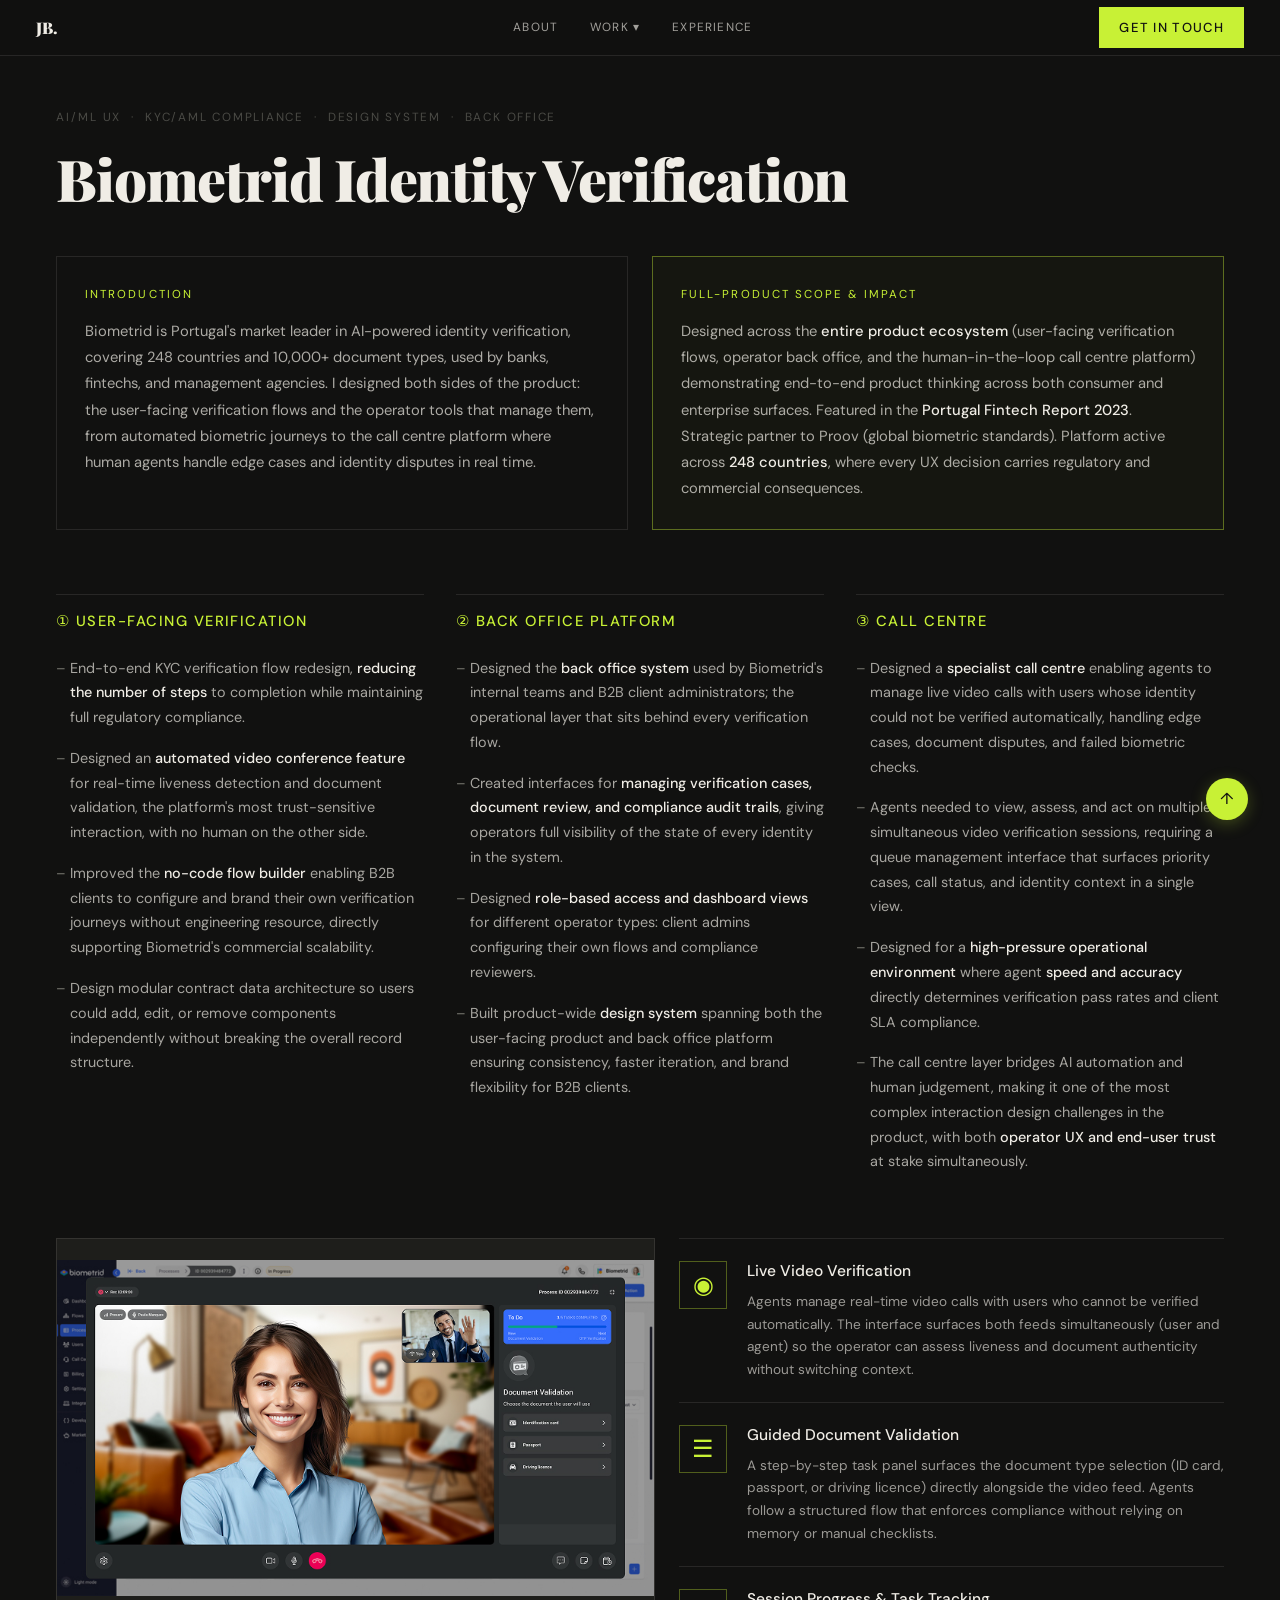
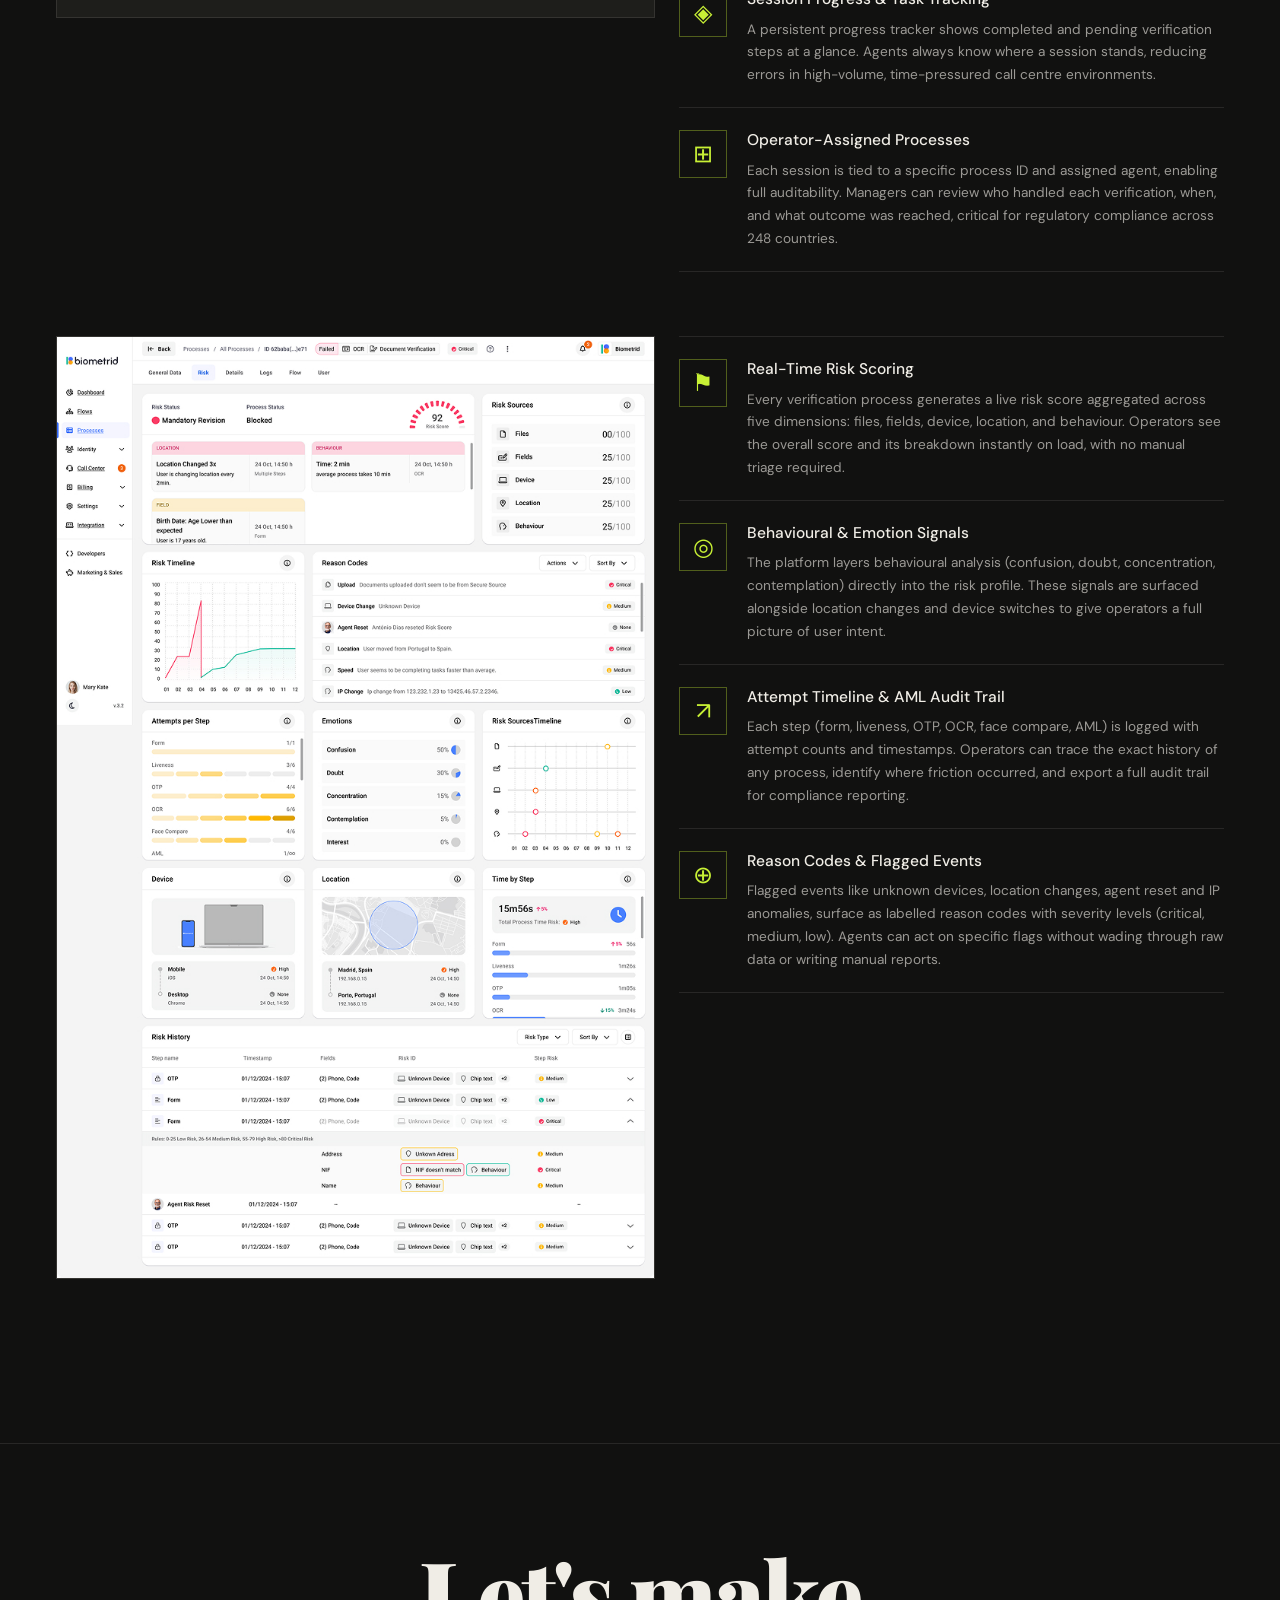
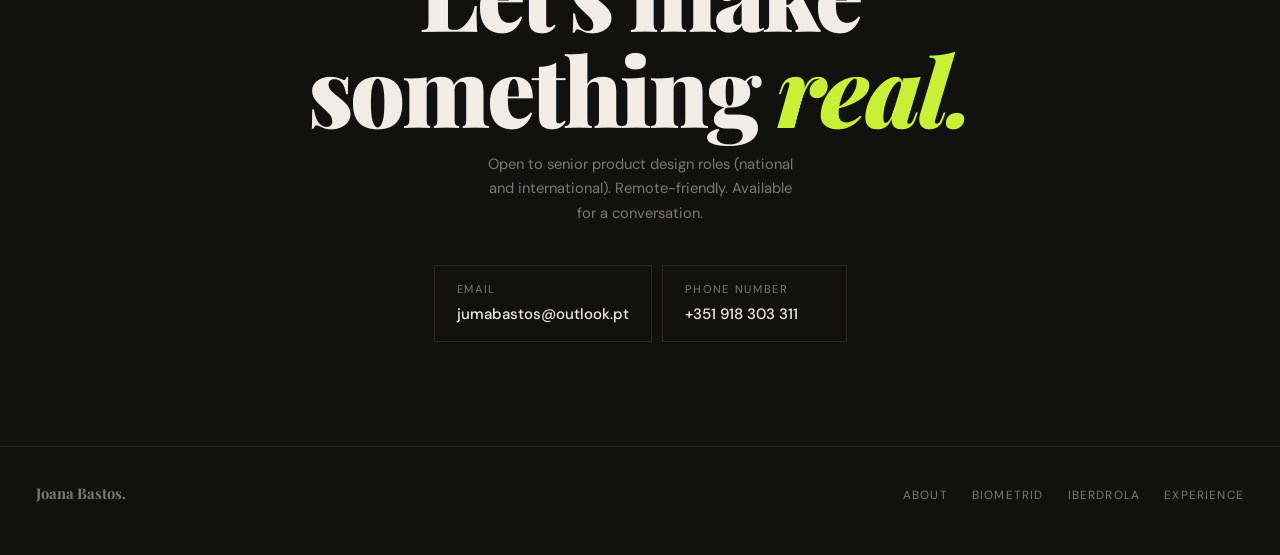
==== commit 0e94a17d: "Update biometrid.html" ====
--- a/biometrid.html
+++ b/biometrid.html
@@ -211,28 +211,28 @@
         <div class="feature-icon">◉</div>
         <div>
           <div class="feature-title">Live Video Verification</div>
-          <div class="feature-desc">Agents manage real-time video calls with users who cannot be verified automatically. The interface surfaces both feeds simultaneously — user and agent — so the operator can assess liveness and document authenticity without switching context.</div>
+          <div class="feature-desc">Agents manage real-time video calls with users who cannot be verified automatically. The interface surfaces both feeds simultaneously (user and agent) so the operator can assess liveness and document authenticity without switching context.</div>
         </div>
       </div>
       <div class="feature-item">
         <div class="feature-icon">☰</div>
         <div>
           <div class="feature-title">Guided Document Validation</div>
-          <div class="feature-desc">A step-by-step task panel surfaces the document type selection — ID card, passport, or driving licence — directly alongside the video feed. Agents follow a structured flow that enforces compliance without relying on memory or manual checklists.</div>
+          <div class="feature-desc">A step-by-step task panel surfaces the document type selection (ID card, passport, or driving licence) directly alongside the video feed. Agents follow a structured flow that enforces compliance without relying on memory or manual checklists.</div>
         </div>
       </div>
       <div class="feature-item">
         <div class="feature-icon">◈</div>
         <div>
           <div class="feature-title">Session Progress &amp; Task Tracking</div>
-          <div class="feature-desc">A persistent progress tracker shows completed and pending verification steps at a glance. Agents always know where a session stands — reducing errors in high-volume, time-pressured call centre environments.</div>
+          <div class="feature-desc">A persistent progress tracker shows completed and pending verification steps at a glance. Agents always know where a session stands, reducing errors in high-volume, time-pressured call centre environments.</div>
         </div>
       </div>
       <div class="feature-item">
         <div class="feature-icon">⊞</div>
         <div>
           <div class="feature-title">Operator-Assigned Processes</div>
-          <div class="feature-desc">Each session is tied to a specific process ID and assigned agent, enabling full auditability. Managers can review who handled each verification, when, and what outcome was reached — critical for regulatory compliance across 248 countries.</div>
+          <div class="feature-desc">Each session is tied to a specific process ID and assigned agent, enabling full auditability. Managers can review who handled each verification, when, and what outcome was reached, critical for regulatory compliance across 248 countries.</div>
         </div>
       </div>
     </div>
@@ -248,28 +248,28 @@
         <div class="feature-icon">⚑</div>
         <div>
           <div class="feature-title">Real-Time Risk Scoring</div>
-          <div class="feature-desc">Every verification process generates a live risk score aggregated across five dimensions — files, fields, device, location, and behaviour. Operators see the overall score and its breakdown instantly on load, with no manual triage required.</div>
+          <div class="feature-desc">Every verification process generates a live risk score aggregated across five dimensions: files, fields, device, location, and behaviour. Operators see the overall score and its breakdown instantly on load, with no manual triage required.</div>
         </div>
       </div>
       <div class="feature-item">
         <div class="feature-icon">◎</div>
         <div>
           <div class="feature-title">Behavioural &amp; Emotion Signals</div>
-          <div class="feature-desc">The platform layers behavioural analysis — confusion, doubt, concentration, contemplation — directly into the risk profile. These signals are surfaced alongside location changes and device switches to give operators a full picture of user intent.</div>
+          <div class="feature-desc">The platform layers behavioural analysis (confusion, doubt, concentration, contemplation) directly into the risk profile. These signals are surfaced alongside location changes and device switches to give operators a full picture of user intent.</div>
         </div>
       </div>
       <div class="feature-item">
         <div class="feature-icon">↗</div>
         <div>
           <div class="feature-title">Attempt Timeline &amp; AML Audit Trail</div>
-          <div class="feature-desc">Each step — form, liveness, OTP, OCR, face compare, AML — is logged with attempt counts and timestamps. Operators can trace the exact history of any process, identify where friction occurred, and export a full audit trail for compliance reporting.</div>
+          <div class="feature-desc">Each step (form, liveness, OTP, OCR, face compare, AML) is logged with attempt counts and timestamps. Operators can trace the exact history of any process, identify where friction occurred, and export a full audit trail for compliance reporting.</div>
         </div>
       </div>
       <div class="feature-item">
         <div class="feature-icon">⊕</div>
         <div>
           <div class="feature-title">Reason Codes &amp; Flagged Events</div>
-          <div class="feature-desc">Flagged events — unknown devices, location changes, agent resets, IP anomalies — surface as labelled reason codes with severity levels (critical, medium, low). Agents can act on specific flags without wading through raw data or writing manual reports.</div>
+          <div class="feature-desc">Flagged events like unknown devices, location changes, agent reset and IP anomalies, surface as labelled reason codes with severity levels (critical, medium, low). Agents can act on specific flags without wading through raw data or writing manual reports.</div>
         </div>
       </div>
     </div>
